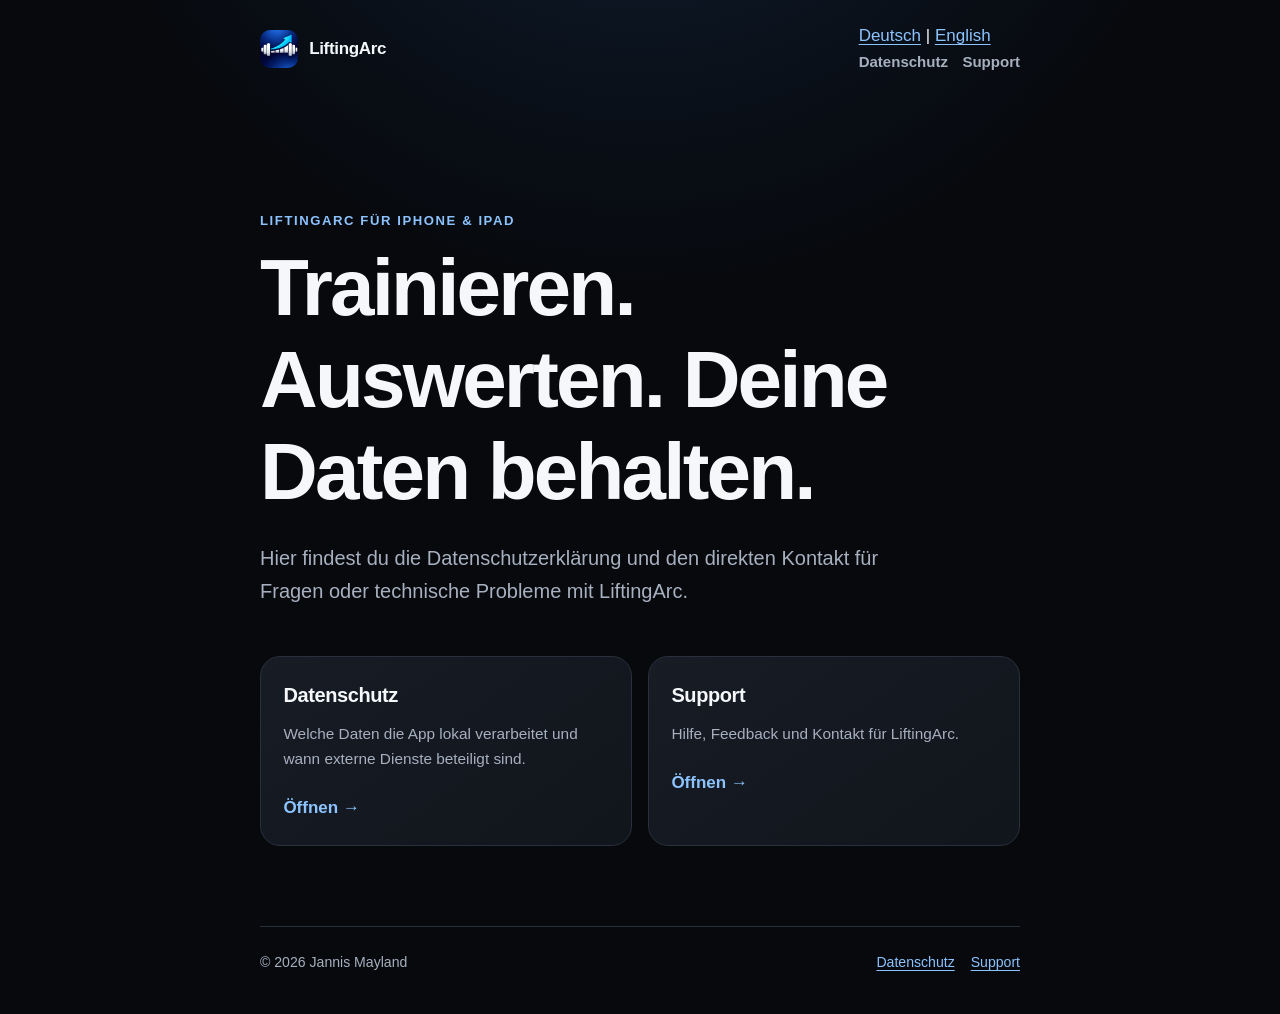
==== index.html @ d90f915c "Add language switch to home page" ====
<!doctype html>
<html lang="de">
  <head>
    <meta charset="utf-8">
    <meta name="viewport" content="width=device-width, initial-scale=1">
    <meta name="description" content="Datenschutz und Support für die iOS-App LiftingArc.">
    <meta name="referrer" content="no-referrer">
    <link rel="alternate" hreflang="de" href="https://jamay5555.github.io/liftingarc/">
    <link rel="alternate" hreflang="en" href="https://jamay5555.github.io/liftingarc/en/">
    <title>LiftingArc – Datenschutz &amp; Support</title>
    <link rel="icon" href="app-icon.png" type="image/png">
    <link rel="stylesheet" href="styles.css">
  </head>
  <body>
    <a class="skip-link" href="#inhalt">Zum Inhalt</a>
    <header class="site-header">
      <a class="brand" href="./" aria-label="LiftingArc Startseite">
        <img src="app-icon.png" alt="" width="38" height="38">
        <span>LiftingArc</span>
      </a>
      <div class="header-actions">
        <nav class="language-switch" aria-label="Sprache auswählen">
          <a href="./" aria-current="page">Deutsch</a>
          <span aria-hidden="true">|</span>
          <a href="en/" lang="en">English</a>
        </nav>
        <nav class="site-nav" aria-label="Hauptnavigation">
          <a href="privacy/">Datenschutz</a>
          <a href="support/">Support</a>
        </nav>
      </div>
    </header>

    <main id="inhalt">
      <p class="eyebrow">LiftingArc für iPhone &amp; iPad</p>
      <h1>Trainieren. Auswerten. Deine Daten behalten.</h1>
      <p class="lead">
        Hier findest du die Datenschutzerklärung und den direkten Kontakt für Fragen oder technische Probleme mit LiftingArc.
      </p>

      <div class="action-grid">
        <a class="action-card" href="privacy/">
          <span class="card-title">Datenschutz</span>
          <span class="card-copy">Welche Daten die App lokal verarbeitet und wann externe Dienste beteiligt sind.</span>
          <span class="card-arrow" aria-hidden="true">Öffnen →</span>
        </a>
        <a class="action-card" href="support/">
          <span class="card-title">Support</span>
          <span class="card-copy">Hilfe, Feedback und Kontakt für LiftingArc.</span>
          <span class="card-arrow" aria-hidden="true">Öffnen →</span>
        </a>
      </div>
    </main>

    <footer class="site-footer">
      <p>© 2026 Jannis Mayland</p>
      <nav aria-label="Rechtliche Links">
        <a href="privacy/">Datenschutz</a>
        <a href="support/">Support</a>
      </nav>
    </footer>
  </body>
</html>
---- styles.css ----
:root {
  color-scheme: dark;
  --background: #07090d;
  --surface: #11151c;
  --surface-raised: #171c25;
  --border: #28303d;
  --text: #f5f7fb;
  --muted: #a7b0bf;
  --accent: #5aa7ff;
  --accent-strong: #8cc3ff;
  --max-width: 760px;
}

* {
  box-sizing: border-box;
}

html {
  background: var(--background);
  scroll-behavior: smooth;
}

body {
  min-height: 100vh;
  margin: 0;
  background:
    radial-gradient(circle at 50% -18rem, rgba(55, 130, 220, 0.19), transparent 36rem),
    var(--background);
  color: var(--text);
  font-family: -apple-system, BlinkMacSystemFont, "SF Pro Text", "Segoe UI", sans-serif;
  font-size: 17px;
  line-height: 1.65;
  -webkit-font-smoothing: antialiased;
}

a {
  color: var(--accent-strong);
  text-underline-offset: 0.18em;
}

a:hover {
  color: #c2dfff;
}

a:focus-visible {
  border-radius: 5px;
  outline: 3px solid var(--accent);
  outline-offset: 4px;
}

.skip-link {
  position: absolute;
  top: -5rem;
  left: 1rem;
  z-index: 10;
  padding: 0.7rem 1rem;
  border-radius: 10px;
  background: var(--text);
  color: var(--background);
  font-weight: 700;
}

.skip-link:focus {
  top: 1rem;
}

.site-header,
.site-footer,
main {
  width: min(calc(100% - 2rem), var(--max-width));
  margin-inline: auto;
}

.site-header {
  display: flex;
  align-items: center;
  justify-content: space-between;
  gap: 1rem;
  padding-block: 1.4rem;
}

.brand {
  display: inline-flex;
  align-items: center;
  gap: 0.7rem;
  color: var(--text);
  font-weight: 750;
  letter-spacing: -0.02em;
  text-decoration: none;
}

.brand img {
  width: 38px;
  height: 38px;
  border-radius: 10px;
}

.site-nav {
  display: flex;
  flex-wrap: wrap;
  justify-content: flex-end;
  gap: 0.35rem 0.9rem;
}

.site-nav a {
  color: var(--muted);
  font-size: 0.94rem;
  font-weight: 650;
  text-decoration: none;
}

.site-nav a[aria-current="page"],
.site-nav a:hover {
  color: var(--text);
}

main {
  padding-block: clamp(3.5rem, 10vw, 7rem) 5rem;
}

.document main {
  padding-top: clamp(2.5rem, 7vw, 5rem);
}

.eyebrow {
  margin: 0 0 0.65rem;
  color: var(--accent-strong);
  font-size: 0.82rem;
  font-weight: 800;
  letter-spacing: 0.12em;
  text-transform: uppercase;
}

h1,
h2 {
  line-height: 1.15;
  letter-spacing: -0.035em;
  text-wrap: balance;
}

h1 {
  max-width: 15ch;
  margin: 0;
  font-size: clamp(2.55rem, 9vw, 5rem);
}

.document h1 {
  max-width: 18ch;
  font-size: clamp(2.35rem, 7vw, 4.25rem);
}

h2 {
  margin: 3.2rem 0 0.8rem;
  font-size: clamp(1.45rem, 4vw, 1.85rem);
}

p,
ul {
  margin-block: 0 1rem;
}

ul {
  padding-left: 1.35rem;
}

li + li {
  margin-top: 0.4rem;
}

.lead {
  max-width: 58ch;
  margin-top: 1.5rem;
  color: var(--muted);
  font-size: clamp(1.08rem, 2.5vw, 1.25rem);
}

.action-grid {
  display: grid;
  grid-template-columns: repeat(2, minmax(0, 1fr));
  gap: 1rem;
  margin-top: 3rem;
}

.action-card {
  min-height: 190px;
  padding: 1.4rem;
  border: 1px solid var(--border);
  border-radius: 20px;
  background: linear-gradient(145deg, var(--surface-raised), var(--surface));
  color: var(--text);
  text-decoration: none;
}

.action-card:hover {
  border-color: #3f6f9f;
  color: var(--text);
}

.action-card span {
  display: block;
}

.action-card .card-title {
  margin-bottom: 0.55rem;
  font-size: 1.25rem;
  font-weight: 750;
  letter-spacing: -0.02em;
}

.action-card .card-copy {
  color: var(--muted);
  font-size: 0.96rem;
}

.action-card .card-arrow {
  margin-top: 1.4rem;
  color: var(--accent-strong);
  font-weight: 750;
}

.meta {
  margin: 0.9rem 0 2.5rem;
  color: var(--muted);
  font-size: 0.94rem;
}

.notice,
.contact-card {
  margin-block: 2rem;
  padding: 1.25rem 1.35rem;
  border: 1px solid var(--border);
  border-radius: 16px;
  background: var(--surface);
}

.notice p:last-child,
.contact-card p:last-child {
  margin-bottom: 0;
}

.contact-link {
  display: inline-block;
  font-size: clamp(1.05rem, 4vw, 1.3rem);
  font-weight: 750;
  overflow-wrap: anywhere;
}

.site-footer {
  display: flex;
  flex-wrap: wrap;
  justify-content: space-between;
  gap: 0.7rem 1.2rem;
  padding-block: 1.5rem 2.5rem;
  border-top: 1px solid var(--border);
  color: var(--muted);
  font-size: 0.88rem;
}

.site-footer p {
  margin: 0;
}

.site-footer nav {
  display: flex;
  gap: 1rem;
}

@media (max-width: 620px) {
  .site-header {
    align-items: flex-start;
    flex-direction: column;
  }

  .site-nav {
    justify-content: flex-start;
  }

  .action-grid {
    grid-template-columns: 1fr;
  }

  .action-card {
    min-height: 0;
  }
}

@media (prefers-reduced-motion: reduce) {
  html {
    scroll-behavior: auto;
  }
}
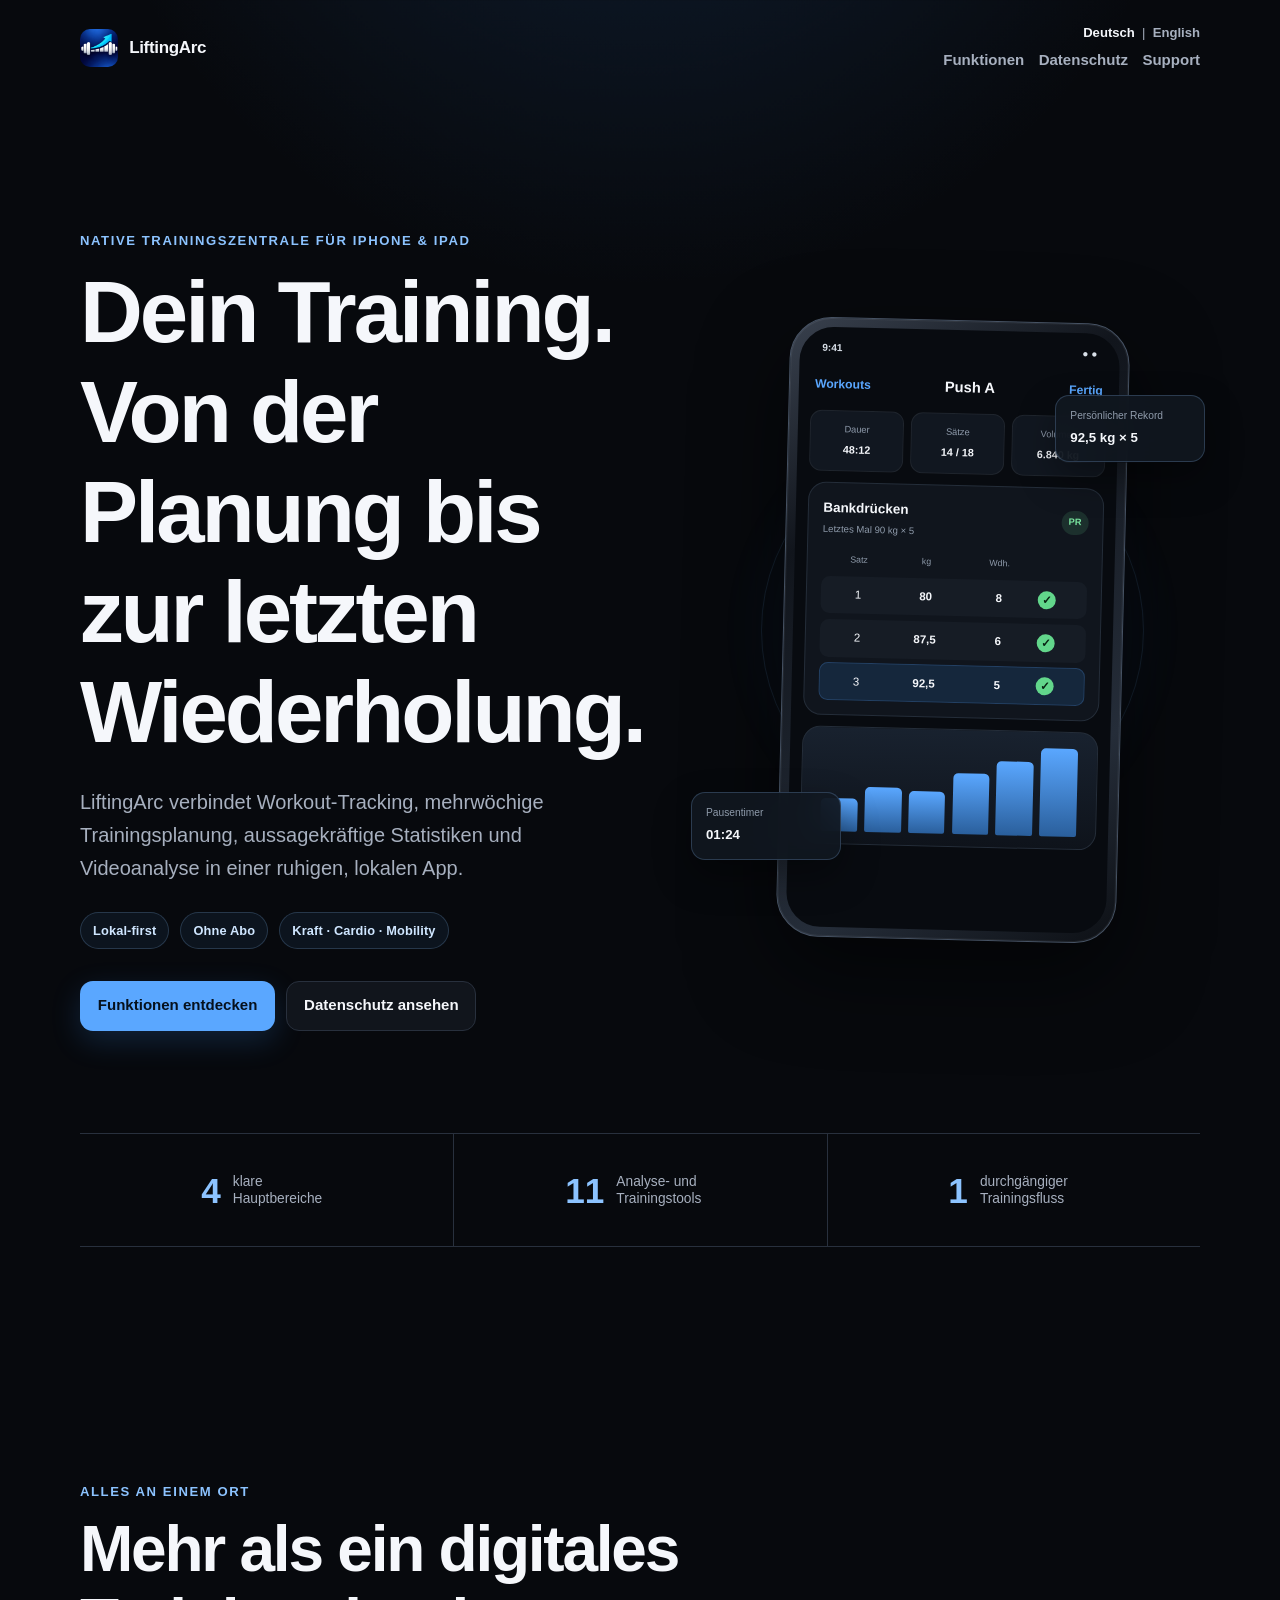
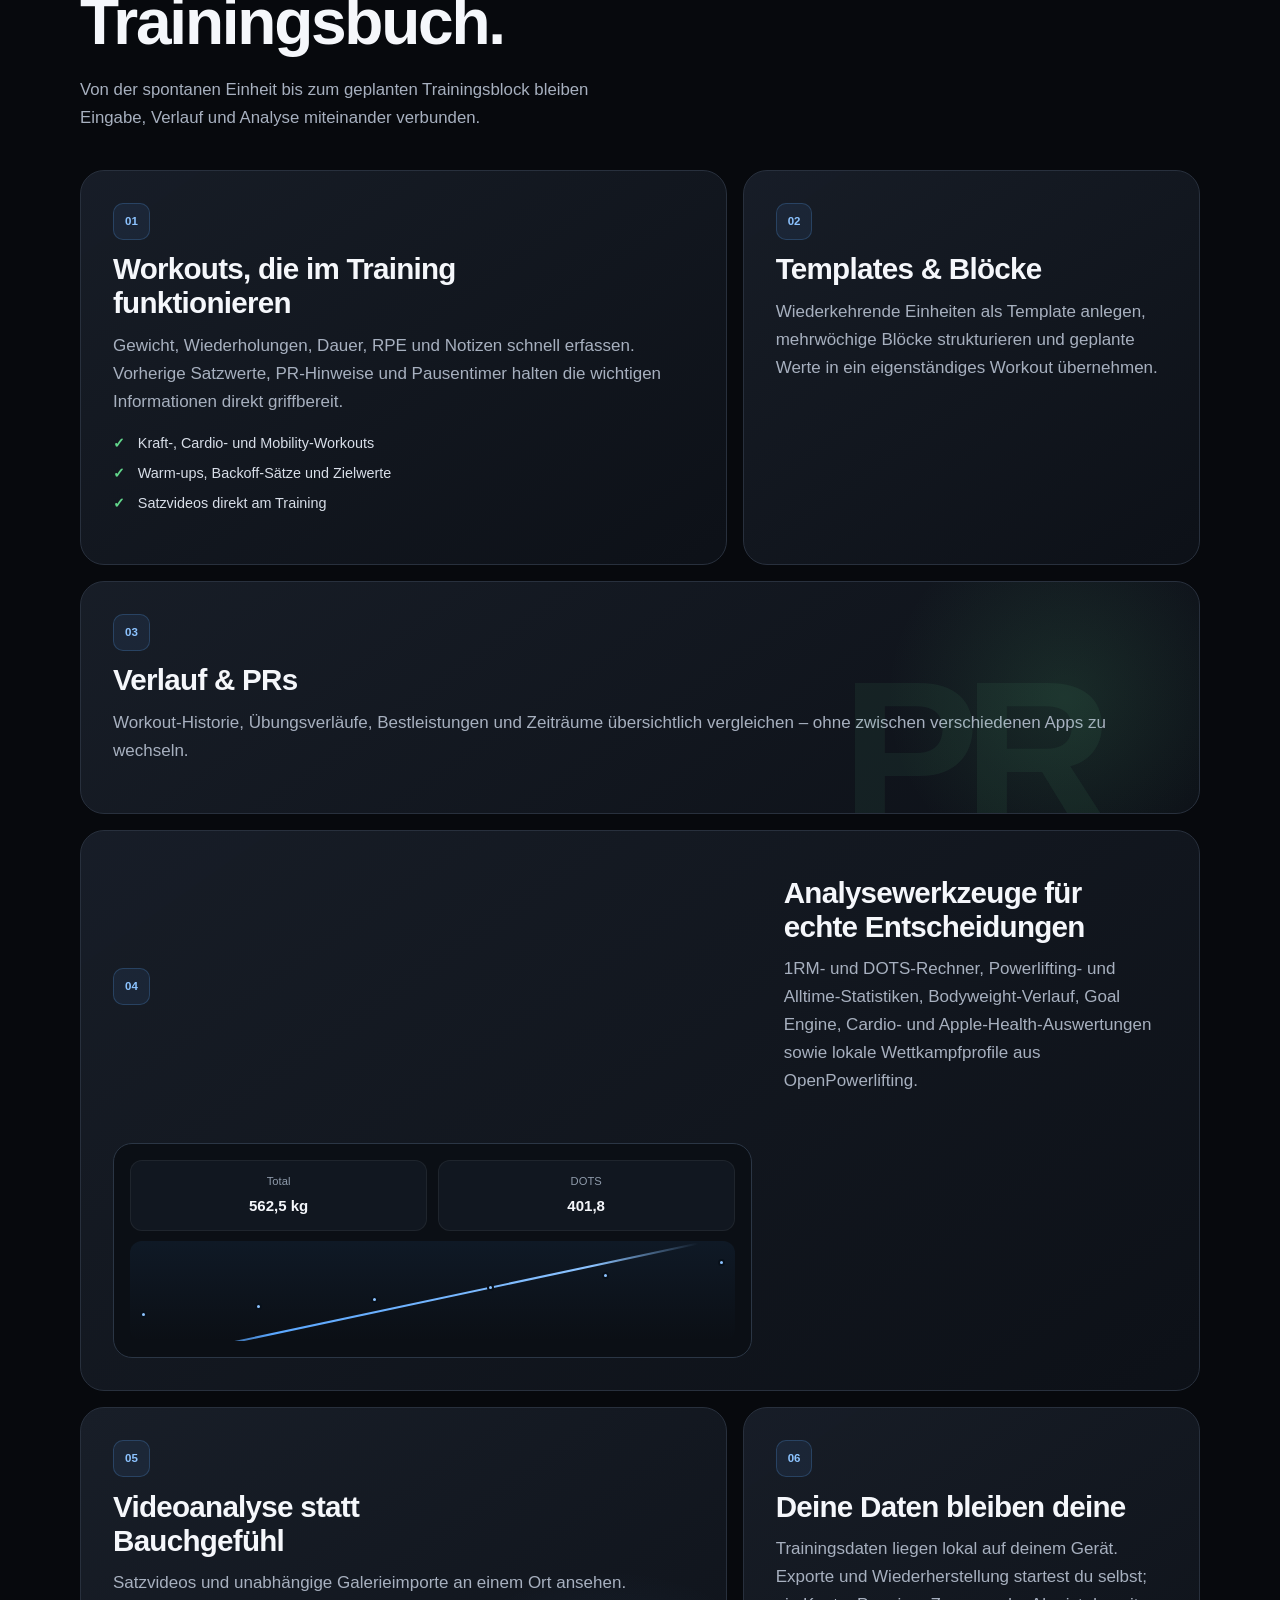
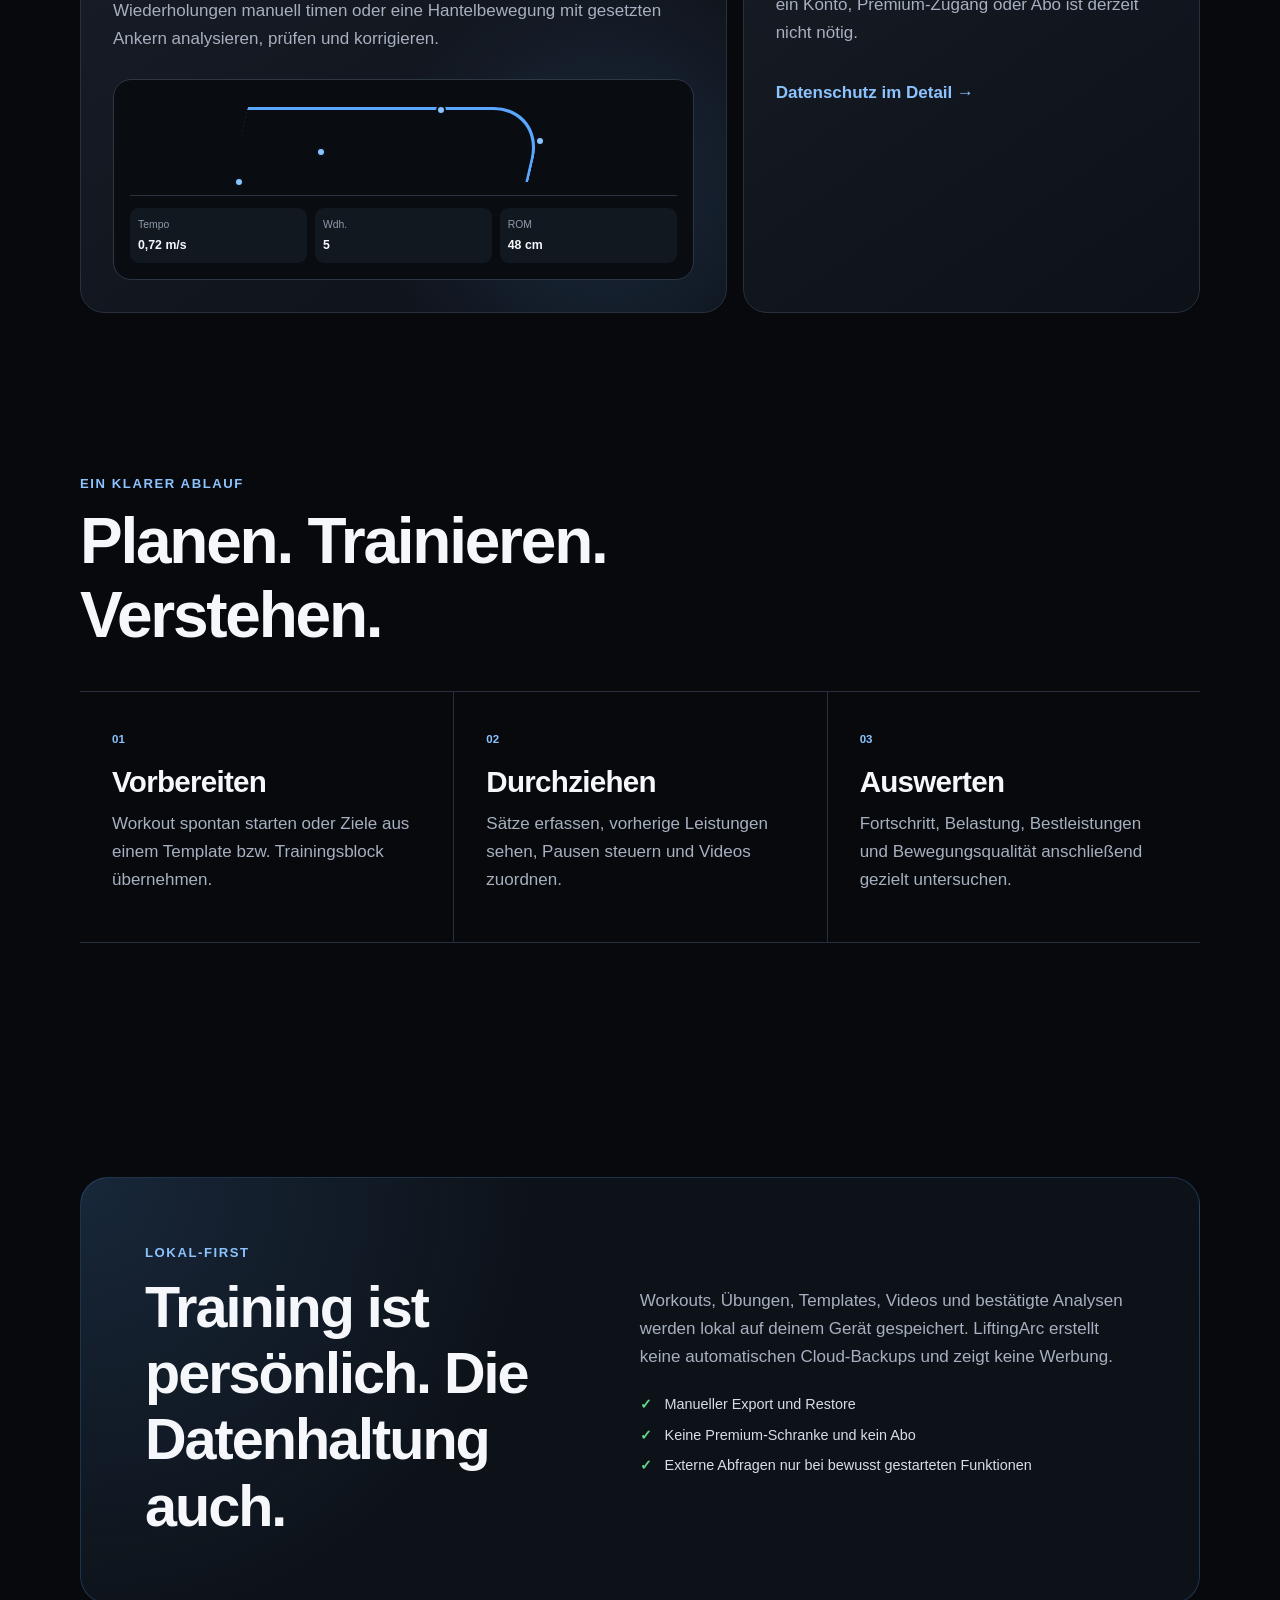
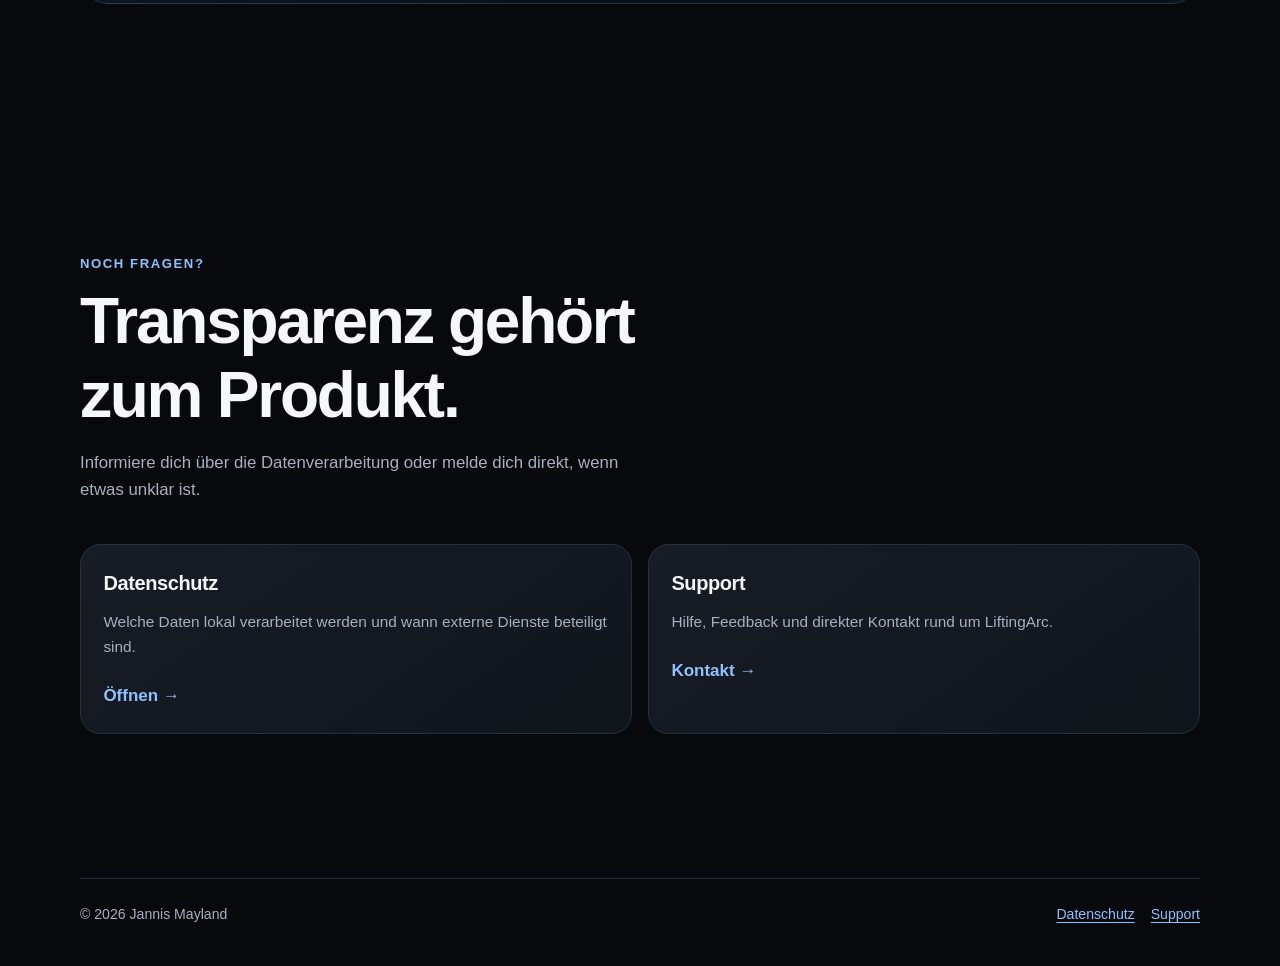
==== commit 343be8d1: "Expand LiftingArc product landing page" ====
--- a/index.html
+++ b/index.html
@@ -3,15 +3,15 @@
   <head>
     <meta charset="utf-8">
     <meta name="viewport" content="width=device-width, initial-scale=1">
-    <meta name="description" content="Datenschutz und Support für die iOS-App LiftingArc.">
+    <meta name="description" content="LiftingArc ist eine lokale iOS-App für Workout-Tracking, Trainingsplanung, Statistiken und Videoanalyse auf iPhone und iPad.">
     <meta name="referrer" content="no-referrer">
     <link rel="alternate" hreflang="de" href="https://jamay5555.github.io/liftingarc/">
     <link rel="alternate" hreflang="en" href="https://jamay5555.github.io/liftingarc/en/">
-    <title>LiftingArc – Datenschutz &amp; Support</title>
+    <title>LiftingArc – Training planen, tracken und auswerten</title>
     <link rel="icon" href="app-icon.png" type="image/png">
     <link rel="stylesheet" href="styles.css">
   </head>
-  <body>
+  <body class="landing">
     <a class="skip-link" href="#inhalt">Zum Inhalt</a>
     <header class="site-header">
       <a class="brand" href="./" aria-label="LiftingArc Startseite">
@@ -25,6 +25,7 @@
           <a href="en/" lang="en">English</a>
         </nav>
         <nav class="site-nav" aria-label="Hauptnavigation">
+          <a href="#funktionen">Funktionen</a>
           <a href="privacy/">Datenschutz</a>
           <a href="support/">Support</a>
         </nav>
@@ -32,32 +33,127 @@
     </header>
 
     <main id="inhalt">
-      <p class="eyebrow">LiftingArc für iPhone &amp; iPad</p>
-      <h1>Trainieren. Auswerten. Deine Daten behalten.</h1>
-      <p class="lead">
-        Hier findest du die Datenschutzerklärung und den direkten Kontakt für Fragen oder technische Probleme mit LiftingArc.
-      </p>
+      <section class="hero" aria-labelledby="hero-title">
+        <div class="hero-copy">
+          <p class="eyebrow">Native Trainingszentrale für iPhone &amp; iPad</p>
+          <h1 id="hero-title">Dein Training. Von der Planung bis zur letzten Wiederholung.</h1>
+          <p class="lead">LiftingArc verbindet Workout-Tracking, mehrwöchige Trainingsplanung, aussagekräftige Statistiken und Videoanalyse in einer ruhigen, lokalen App.</p>
+          <div class="hero-tags" aria-label="Wichtige Eigenschaften">
+            <span>Lokal-first</span><span>Ohne Abo</span><span>Kraft · Cardio · Mobility</span>
+          </div>
+          <div class="hero-actions">
+            <a class="button button-primary" href="#funktionen">Funktionen entdecken</a>
+            <a class="button button-secondary" href="privacy/">Datenschutz ansehen</a>
+          </div>
+        </div>
 
-      <div class="action-grid">
-        <a class="action-card" href="privacy/">
-          <span class="card-title">Datenschutz</span>
-          <span class="card-copy">Welche Daten die App lokal verarbeitet und wann externe Dienste beteiligt sind.</span>
-          <span class="card-arrow" aria-hidden="true">Öffnen →</span>
-        </a>
-        <a class="action-card" href="support/">
-          <span class="card-title">Support</span>
-          <span class="card-copy">Hilfe, Feedback und Kontakt für LiftingArc.</span>
-          <span class="card-arrow" aria-hidden="true">Öffnen →</span>
-        </a>
-      </div>
+        <div class="app-visual" role="img" aria-label="Stilisierte LiftingArc Workout-Ansicht mit Bankdrücken, Satzwerten und persönlichem Rekord">
+          <div class="visual-glow" aria-hidden="true"></div>
+          <div class="phone-frame">
+            <div class="phone-screen">
+              <div class="mock-status"><span>9:41</span><span>● ●</span></div>
+              <div class="mock-toolbar"><span class="mock-back">Workouts</span><strong>Push A</strong><span class="mock-done">Fertig</span></div>
+              <div class="mock-summary">
+                <div><span>Dauer</span><strong>48:12</strong></div>
+                <div><span>Sätze</span><strong>14 / 18</strong></div>
+                <div><span>Volumen</span><strong>6.840 kg</strong></div>
+              </div>
+              <div class="mock-exercise">
+                <div class="mock-exercise-head"><div><strong>Bankdrücken</strong><span>Letztes Mal 90 kg × 5</span></div><span class="mock-pr">PR</span></div>
+                <div class="mock-set mock-set-head"><span>Satz</span><span>kg</span><span>Wdh.</span><span></span></div>
+                <div class="mock-set"><span>1</span><strong>80</strong><strong>8</strong><i>✓</i></div>
+                <div class="mock-set"><span>2</span><strong>87,5</strong><strong>6</strong><i>✓</i></div>
+                <div class="mock-set active"><span>3</span><strong>92,5</strong><strong>5</strong><i>✓</i></div>
+              </div>
+              <div class="mock-chart" aria-hidden="true"><span style="--bar: 38%"></span><span style="--bar: 52%"></span><span style="--bar: 48%"></span><span style="--bar: 70%"></span><span style="--bar: 84%"></span><span style="--bar: 100%"></span></div>
+            </div>
+          </div>
+          <div class="floating-card floating-card-top"><span>Persönlicher Rekord</span><strong>92,5 kg × 5</strong></div>
+          <div class="floating-card floating-card-bottom"><span>Pausentimer</span><strong>01:24</strong></div>
+        </div>
+      </section>
+
+      <section class="quick-facts" aria-label="LiftingArc Überblick">
+        <div><strong>4</strong><span>klare Hauptbereiche</span></div>
+        <div><strong>11</strong><span>Analyse- und Trainingstools</span></div>
+        <div><strong>1</strong><span>durchgängiger Trainingsfluss</span></div>
+      </section>
+
+      <section id="funktionen" class="section-block" aria-labelledby="features-title">
+        <div class="section-heading">
+          <p class="eyebrow">Alles an einem Ort</p>
+          <h2 id="features-title">Mehr als ein digitales Trainingsbuch.</h2>
+          <p>Von der spontanen Einheit bis zum geplanten Trainingsblock bleiben Eingabe, Verlauf und Analyse miteinander verbunden.</p>
+        </div>
+
+        <div class="feature-grid">
+          <article class="feature-card feature-card-large">
+            <span class="feature-index" aria-hidden="true">01</span>
+            <h3>Workouts, die im Training funktionieren</h3>
+            <p>Gewicht, Wiederholungen, Dauer, RPE und Notizen schnell erfassen. Vorherige Satzwerte, PR-Hinweise und Pausentimer halten die wichtigen Informationen direkt griffbereit.</p>
+            <ul class="check-list"><li>Kraft-, Cardio- und Mobility-Workouts</li><li>Warm-ups, Backoff-Sätze und Zielwerte</li><li>Satzvideos direkt am Training</li></ul>
+          </article>
+          <article class="feature-card">
+            <span class="feature-index" aria-hidden="true">02</span>
+            <h3>Templates &amp; Blöcke</h3>
+            <p>Wiederkehrende Einheiten als Template anlegen, mehrwöchige Blöcke strukturieren und geplante Werte in ein eigenständiges Workout übernehmen.</p>
+          </article>
+          <article class="feature-card">
+            <span class="feature-index" aria-hidden="true">03</span>
+            <h3>Verlauf &amp; PRs</h3>
+            <p>Workout-Historie, Übungsverläufe, Bestleistungen und Zeiträume übersichtlich vergleichen – ohne zwischen verschiedenen Apps zu wechseln.</p>
+          </article>
+          <article class="feature-card feature-card-wide">
+            <span class="feature-index" aria-hidden="true">04</span>
+            <div><h3>Analysewerkzeuge für echte Entscheidungen</h3><p>1RM- und DOTS-Rechner, Powerlifting- und Alltime-Statistiken, Bodyweight-Verlauf, Goal Engine, Cardio- und Apple-Health-Auswertungen sowie lokale Wettkampfprofile aus OpenPowerlifting.</p></div>
+            <div class="mini-dashboard" aria-hidden="true"><div class="metric-pill"><span>Total</span><strong>562,5 kg</strong></div><div class="metric-pill"><span>DOTS</span><strong>401,8</strong></div><div class="trend-line"><i></i><i></i><i></i><i></i><i></i><i></i></div></div>
+          </article>
+          <article class="feature-card feature-card-large video-card">
+            <span class="feature-index" aria-hidden="true">05</span>
+            <h3>Videoanalyse statt Bauchgefühl</h3>
+            <p>Satzvideos und unabhängige Galerieimporte an einem Ort ansehen. Wiederholungen manuell timen oder eine Hantelbewegung mit gesetzten Ankern analysieren, prüfen und korrigieren.</p>
+            <div class="rep-visual" aria-hidden="true"><div class="bar-path"><span></span><span></span><span></span><span></span></div><div class="rep-stats"><span><small>Tempo</small><strong>0,72 m/s</strong></span><span><small>Wdh.</small><strong>5</strong></span><span><small>ROM</small><strong>48 cm</strong></span></div></div>
+          </article>
+          <article class="feature-card privacy-feature">
+            <span class="feature-index" aria-hidden="true">06</span>
+            <h3>Deine Daten bleiben deine</h3>
+            <p>Trainingsdaten liegen lokal auf deinem Gerät. Exporte und Wiederherstellung startest du selbst; ein Konto, Premium-Zugang oder Abo ist derzeit nicht nötig.</p>
+            <a href="privacy/">Datenschutz im Detail →</a>
+          </article>
+        </div>
+      </section>
+
+      <section class="workflow section-block" aria-labelledby="workflow-title">
+        <div class="section-heading"><p class="eyebrow">Ein klarer Ablauf</p><h2 id="workflow-title">Planen. Trainieren. Verstehen.</h2></div>
+        <ol class="workflow-grid">
+          <li><span>01</span><h3>Vorbereiten</h3><p>Workout spontan starten oder Ziele aus einem Template bzw. Trainingsblock übernehmen.</p></li>
+          <li><span>02</span><h3>Durchziehen</h3><p>Sätze erfassen, vorherige Leistungen sehen, Pausen steuern und Videos zuordnen.</p></li>
+          <li><span>03</span><h3>Auswerten</h3><p>Fortschritt, Belastung, Bestleistungen und Bewegungsqualität anschließend gezielt untersuchen.</p></li>
+        </ol>
+      </section>
+
+      <section class="privacy-panel" aria-labelledby="privacy-title">
+        <div><p class="eyebrow">Lokal-first</p><h2 id="privacy-title">Training ist persönlich. Die Datenhaltung auch.</h2></div>
+        <div class="privacy-copy">
+          <p>Workouts, Übungen, Templates, Videos und bestätigte Analysen werden lokal auf deinem Gerät gespeichert. LiftingArc erstellt keine automatischen Cloud-Backups und zeigt keine Werbung.</p>
+          <ul class="check-list compact"><li>Manueller Export und Restore</li><li>Keine Premium-Schranke und kein Abo</li><li>Externe Abfragen nur bei bewusst gestarteten Funktionen</li></ul>
+        </div>
+      </section>
+
+      <section class="closing-section" aria-labelledby="closing-title">
+        <p class="eyebrow">Noch Fragen?</p>
+        <h2 id="closing-title">Transparenz gehört zum Produkt.</h2>
+        <p>Informiere dich über die Datenverarbeitung oder melde dich direkt, wenn etwas unklar ist.</p>
+        <div class="legal-grid">
+          <a class="action-card" href="privacy/"><span class="card-title">Datenschutz</span><span class="card-copy">Welche Daten lokal verarbeitet werden und wann externe Dienste beteiligt sind.</span><span class="card-arrow" aria-hidden="true">Öffnen →</span></a>
+          <a class="action-card" href="support/"><span class="card-title">Support</span><span class="card-copy">Hilfe, Feedback und direkter Kontakt rund um LiftingArc.</span><span class="card-arrow" aria-hidden="true">Kontakt →</span></a>
+        </div>
+      </section>
     </main>
 
     <footer class="site-footer">
       <p>© 2026 Jannis Mayland</p>
-      <nav aria-label="Rechtliche Links">
-        <a href="privacy/">Datenschutz</a>
-        <a href="support/">Support</a>
-      </nav>
+      <nav aria-label="Rechtliche Links"><a href="privacy/">Datenschutz</a><a href="support/">Support</a></nav>
     </footer>
   </body>
 </html>
--- a/styles.css
+++ b/styles.css
@@ -3,12 +3,15 @@
   --background: #07090d;
   --surface: #11151c;
   --surface-raised: #171c25;
+  --surface-soft: #0d1118;
   --border: #28303d;
   --text: #f5f7fb;
   --muted: #a7b0bf;
   --accent: #5aa7ff;
   --accent-strong: #8cc3ff;
-  --max-width: 760px;
+  --success: #62d68b;
+  --max-width: 1120px;
+  --document-width: 760px;
 }
 
 * {
@@ -95,22 +98,44 @@
   border-radius: 10px;
 }
 
-.site-nav {
+.header-actions {
+  display: grid;
+  justify-items: end;
+  gap: 0.25rem;
+}
+
+.site-nav,
+.language-switch {
   display: flex;
   flex-wrap: wrap;
   justify-content: flex-end;
+}
+
+.site-nav {
   gap: 0.35rem 0.9rem;
 }
 
-.site-nav a {
+.language-switch {
+  gap: 0.2rem 0.45rem;
   color: var(--muted);
-  font-size: 0.94rem;
+  font-size: 0.82rem;
+}
+
+.site-nav a,
+.language-switch a {
+  color: var(--muted);
   font-weight: 650;
   text-decoration: none;
 }
 
+.site-nav a {
+  font-size: 0.94rem;
+}
+
+.language-switch a[aria-current="page"],
 .site-nav a[aria-current="page"],
-.site-nav a:hover {
+.site-nav a:hover,
+.language-switch a:hover {
   color: var(--text);
 }
 
@@ -119,6 +144,7 @@
 }
 
 .document main {
+  width: min(calc(100% - 2rem), var(--document-width));
   padding-top: clamp(2.5rem, 7vw, 5rem);
 }
 
@@ -216,6 +242,698 @@
   margin-top: 1.4rem;
   color: var(--accent-strong);
   font-weight: 750;
+}
+
+.landing main {
+  padding-block: 2rem 7rem;
+}
+
+.hero {
+  display: grid;
+  grid-template-columns: minmax(0, 1.04fr) minmax(380px, 0.96fr);
+  align-items: center;
+  gap: clamp(2.5rem, 7vw, 6.5rem);
+  min-height: min(760px, calc(100vh - 100px));
+  padding-block: clamp(3rem, 8vw, 6.5rem);
+}
+
+.hero-copy h1 {
+  max-width: 13ch;
+  font-size: clamp(3rem, 6.8vw, 5.8rem);
+}
+
+.hero-copy .lead {
+  max-width: 52ch;
+}
+
+.hero-tags,
+.hero-actions {
+  display: flex;
+  flex-wrap: wrap;
+  gap: 0.7rem;
+}
+
+.hero-tags {
+  margin-top: 1.7rem;
+}
+
+.hero-tags span {
+  padding: 0.42rem 0.75rem;
+  border: 1px solid rgba(140, 195, 255, 0.2);
+  border-radius: 999px;
+  background: rgba(90, 167, 255, 0.07);
+  color: #cfe6ff;
+  font-size: 0.8rem;
+  font-weight: 700;
+  letter-spacing: 0.01em;
+}
+
+.hero-actions {
+  margin-top: 2rem;
+}
+
+.button {
+  display: inline-flex;
+  min-height: 48px;
+  align-items: center;
+  justify-content: center;
+  padding: 0.72rem 1.05rem;
+  border: 1px solid transparent;
+  border-radius: 13px;
+  font-size: 0.94rem;
+  font-weight: 760;
+  text-decoration: none;
+}
+
+.button-primary {
+  background: var(--accent);
+  color: #06111d;
+  box-shadow: 0 10px 30px rgba(57, 142, 238, 0.2);
+}
+
+.button-primary:hover {
+  background: #7abaff;
+  color: #06111d;
+}
+
+.button-secondary {
+  border-color: var(--border);
+  background: var(--surface);
+  color: var(--text);
+}
+
+.button-secondary:hover {
+  border-color: #526071;
+  color: var(--text);
+}
+
+.app-visual {
+  position: relative;
+  display: grid;
+  min-height: 590px;
+  place-items: center;
+  isolation: isolate;
+}
+
+.visual-glow {
+  position: absolute;
+  z-index: -2;
+  width: 92%;
+  aspect-ratio: 1;
+  border-radius: 50%;
+  background: radial-gradient(circle, rgba(54, 145, 255, 0.22), rgba(21, 79, 148, 0.08) 45%, transparent 70%);
+  filter: blur(6px);
+}
+
+.app-visual::before,
+.app-visual::after {
+  position: absolute;
+  z-index: -1;
+  width: 77%;
+  aspect-ratio: 1;
+  border: 1px solid rgba(114, 182, 255, 0.12);
+  border-radius: 50%;
+  content: "";
+}
+
+.app-visual::after {
+  width: 56%;
+  border-color: rgba(114, 182, 255, 0.08);
+}
+
+.phone-frame {
+  width: min(340px, 78vw);
+  padding: 9px;
+  border: 1px solid #465263;
+  border-radius: 42px;
+  background: linear-gradient(145deg, #39414e, #11151c 28%, #252d39 75%, #0d1015);
+  box-shadow: 0 32px 85px rgba(0, 0, 0, 0.55), inset 0 0 0 1px rgba(255, 255, 255, 0.06);
+  transform: rotate(1.4deg);
+}
+
+.phone-screen {
+  min-height: 600px;
+  padding: 0.65rem 0.75rem 1rem;
+  overflow: hidden;
+  border-radius: 34px;
+  background: #080b10;
+  font-size: 0.72rem;
+}
+
+.mock-status,
+.mock-toolbar,
+.mock-exercise-head,
+.mock-set {
+  display: flex;
+  align-items: center;
+  justify-content: space-between;
+}
+
+.mock-status {
+  padding: 0.15rem 0.65rem 0.55rem;
+  color: #d9e0e9;
+  font-size: 0.63rem;
+  font-weight: 700;
+}
+
+.mock-toolbar {
+  min-height: 2.8rem;
+  padding: 0.4rem 0.25rem 0.9rem;
+  font-size: 0.76rem;
+}
+
+.mock-toolbar strong {
+  font-size: 0.92rem;
+}
+
+.mock-back,
+.mock-done {
+  color: var(--accent);
+  font-weight: 700;
+}
+
+.mock-summary {
+  display: grid;
+  grid-template-columns: repeat(3, 1fr);
+  gap: 0.4rem;
+}
+
+.mock-summary div,
+.metric-pill {
+  padding: 0.7rem 0.45rem;
+  border: 1px solid rgba(255, 255, 255, 0.06);
+  border-radius: 12px;
+  background: #111720;
+  text-align: center;
+}
+
+.mock-summary span,
+.mock-summary strong,
+.mock-exercise-head span,
+.mock-exercise-head strong {
+  display: block;
+}
+
+.mock-summary span,
+.mock-exercise-head span,
+.mock-set-head,
+.floating-card span,
+.metric-pill span,
+.rep-stats small {
+  color: #8f9bab;
+}
+
+.mock-summary span {
+  margin-bottom: 0.18rem;
+  font-size: 0.58rem;
+}
+
+.mock-summary strong {
+  font-size: 0.67rem;
+}
+
+.mock-exercise {
+  margin-top: 0.7rem;
+  padding: 0.9rem;
+  border: 1px solid #242d39;
+  border-radius: 18px;
+  background: #10151d;
+}
+
+.mock-exercise-head {
+  margin-bottom: 0.7rem;
+}
+
+.mock-exercise-head strong {
+  font-size: 0.84rem;
+}
+
+.mock-exercise-head span:not(.mock-pr) {
+  margin-top: 0.1rem;
+  font-size: 0.6rem;
+}
+
+.mock-pr {
+  padding: 0.25rem 0.43rem;
+  border-radius: 999px;
+  background: rgba(98, 214, 139, 0.14);
+  color: #79e59f !important;
+  font-size: 0.58rem;
+  font-weight: 800;
+}
+
+.mock-set {
+  display: grid;
+  grid-template-columns: 1fr 1.2fr 1.2fr 0.7fr;
+  gap: 0.35rem;
+  min-height: 2.35rem;
+  margin-top: 0.35rem;
+  padding-inline: 0.55rem;
+  border-radius: 9px;
+  background: #161c25;
+  text-align: center;
+}
+
+.mock-set-head {
+  min-height: 1.4rem;
+  background: transparent;
+  font-size: 0.55rem;
+}
+
+.mock-set.active {
+  background: rgba(49, 130, 222, 0.16);
+  box-shadow: inset 0 0 0 1px rgba(90, 167, 255, 0.2);
+}
+
+.mock-set i {
+  display: grid;
+  width: 18px;
+  height: 18px;
+  place-items: center;
+  border-radius: 50%;
+  background: var(--success);
+  color: #082112;
+  font-style: normal;
+  font-weight: 900;
+}
+
+.mock-chart {
+  display: flex;
+  height: 118px;
+  align-items: end;
+  gap: 0.45rem;
+  margin-top: 0.7rem;
+  padding: 1rem 1.2rem 0.75rem;
+  border: 1px solid #242d39;
+  border-radius: 18px;
+  background: linear-gradient(180deg, rgba(26, 36, 50, 0.9), rgba(15, 20, 28, 0.9));
+}
+
+.mock-chart span {
+  width: 100%;
+  height: var(--bar);
+  border-radius: 5px 5px 2px 2px;
+  background: linear-gradient(180deg, var(--accent), #2a5f9c);
+}
+
+.floating-card {
+  position: absolute;
+  min-width: 150px;
+  padding: 0.78rem 0.9rem;
+  border: 1px solid rgba(140, 195, 255, 0.22);
+  border-radius: 14px;
+  background: rgba(17, 23, 32, 0.92);
+  box-shadow: 0 16px 36px rgba(0, 0, 0, 0.35);
+  backdrop-filter: blur(18px);
+}
+
+.floating-card span,
+.floating-card strong {
+  display: block;
+}
+
+.floating-card span {
+  margin-bottom: 0.12rem;
+  font-size: 0.64rem;
+}
+
+.floating-card strong {
+  font-size: 0.83rem;
+}
+
+.floating-card-top {
+  top: 12%;
+  right: -1%;
+}
+
+.floating-card-bottom {
+  bottom: 13%;
+  left: -3%;
+}
+
+.quick-facts {
+  display: grid;
+  grid-template-columns: repeat(3, 1fr);
+  margin-bottom: clamp(6rem, 12vw, 10rem);
+  border-block: 1px solid var(--border);
+}
+
+.quick-facts div {
+  display: flex;
+  min-height: 112px;
+  align-items: center;
+  justify-content: center;
+  gap: 0.75rem;
+  padding: 1.2rem;
+  text-align: center;
+}
+
+.quick-facts div + div {
+  border-left: 1px solid var(--border);
+}
+
+.quick-facts strong {
+  color: var(--accent-strong);
+  font-size: 2.2rem;
+  line-height: 1;
+}
+
+.quick-facts span {
+  max-width: 13ch;
+  color: var(--muted);
+  font-size: 0.86rem;
+  line-height: 1.25;
+  text-align: left;
+}
+
+.section-block {
+  padding-block: clamp(3rem, 7vw, 5rem);
+  scroll-margin-top: 1rem;
+}
+
+.section-heading {
+  max-width: 730px;
+  margin-bottom: 2.4rem;
+}
+
+.section-heading h2,
+.privacy-panel h2,
+.closing-section h2 {
+  max-width: 18ch;
+  margin: 0;
+  font-size: clamp(2.3rem, 5vw, 4.5rem);
+}
+
+.section-heading > p:last-child,
+.closing-section > p:not(.eyebrow) {
+  max-width: 58ch;
+  margin-top: 1rem;
+  color: var(--muted);
+  font-size: 1.05rem;
+}
+
+.feature-grid {
+  display: grid;
+  grid-template-columns: repeat(12, minmax(0, 1fr));
+  gap: 1rem;
+}
+
+.feature-card {
+  position: relative;
+  grid-column: span 5;
+  min-height: 280px;
+  padding: clamp(1.4rem, 3vw, 2rem);
+  overflow: hidden;
+  border: 1px solid var(--border);
+  border-radius: 24px;
+  background: linear-gradient(145deg, rgba(24, 30, 40, 0.96), rgba(13, 17, 24, 0.98));
+}
+
+.feature-card:nth-child(3) {
+  grid-column: 1 / -1;
+  min-height: 220px;
+  background:
+    radial-gradient(circle at 88% 50%, rgba(98, 214, 139, 0.12), transparent 18%),
+    linear-gradient(145deg, rgba(24, 30, 40, 0.96), rgba(13, 17, 24, 0.98));
+}
+
+.feature-card:nth-child(3)::after {
+  position: absolute;
+  right: clamp(2rem, 8vw, 7rem);
+  bottom: -0.22em;
+  color: rgba(98, 214, 139, 0.07);
+  content: "PR";
+  font-size: clamp(7rem, 18vw, 13rem);
+  font-weight: 900;
+  line-height: 1;
+  letter-spacing: -0.08em;
+}
+
+.feature-card-large {
+  grid-column: span 7;
+}
+
+.feature-card-wide {
+  display: grid;
+  grid-column: 1 / -1;
+  grid-template-columns: 1.25fr 0.75fr;
+  align-items: center;
+  gap: 2rem;
+  min-height: 320px;
+}
+
+.feature-card h3,
+.workflow-grid h3 {
+  max-width: 22ch;
+  margin: 0.8rem 0 0.7rem;
+  font-size: clamp(1.35rem, 3vw, 1.85rem);
+  line-height: 1.15;
+  letter-spacing: -0.025em;
+}
+
+.feature-card p,
+.workflow-grid p,
+.privacy-copy p {
+  color: var(--muted);
+}
+
+.feature-index {
+  display: inline-grid;
+  width: 2.3rem;
+  height: 2.3rem;
+  place-items: center;
+  border: 1px solid rgba(90, 167, 255, 0.22);
+  border-radius: 10px;
+  background: rgba(90, 167, 255, 0.08);
+  color: var(--accent-strong);
+  font-size: 0.72rem;
+  font-weight: 800;
+}
+
+.check-list {
+  padding: 0;
+  list-style: none;
+}
+
+.check-list li {
+  position: relative;
+  padding-left: 1.55rem;
+  color: #d8dee8;
+  font-size: 0.9rem;
+}
+
+.check-list li::before {
+  position: absolute;
+  left: 0;
+  color: var(--success);
+  content: "✓";
+  font-weight: 800;
+}
+
+.mini-dashboard {
+  display: grid;
+  grid-template-columns: 1fr 1fr;
+  gap: 0.65rem;
+  padding: 1rem;
+  border: 1px solid #2b3645;
+  border-radius: 19px;
+  background: #0b0f15;
+}
+
+.metric-pill span,
+.metric-pill strong {
+  display: block;
+}
+
+.metric-pill span {
+  font-size: 0.7rem;
+}
+
+.metric-pill strong {
+  margin-top: 0.18rem;
+  font-size: 0.94rem;
+}
+
+.trend-line {
+  position: relative;
+  display: flex;
+  grid-column: 1 / -1;
+  height: 100px;
+  align-items: end;
+  justify-content: space-between;
+  padding: 0.8rem 0.6rem;
+  overflow: hidden;
+  border-radius: 12px;
+  background: linear-gradient(180deg, rgba(40, 87, 140, 0.14), rgba(17, 23, 32, 0));
+}
+
+.trend-line::before {
+  position: absolute;
+  top: 58%;
+  right: 5%;
+  left: 5%;
+  height: 2px;
+  background: linear-gradient(90deg, transparent, var(--accent) 20%, #8cc3ff 80%, transparent);
+  content: "";
+  transform: rotate(-12deg);
+  transform-origin: center;
+}
+
+.trend-line i {
+  z-index: 1;
+  width: 7px;
+  height: 7px;
+  border: 2px solid #08101a;
+  border-radius: 50%;
+  background: var(--accent-strong);
+}
+
+.trend-line i:nth-child(1) { margin-bottom: 10px; }
+.trend-line i:nth-child(2) { margin-bottom: 18px; }
+.trend-line i:nth-child(3) { margin-bottom: 25px; }
+.trend-line i:nth-child(4) { margin-bottom: 37px; }
+.trend-line i:nth-child(5) { margin-bottom: 49px; }
+.trend-line i:nth-child(6) { margin-bottom: 62px; }
+
+.video-card {
+  background: radial-gradient(circle at 82% 78%, rgba(90, 167, 255, 0.14), transparent 35%), linear-gradient(145deg, #181e28, #0d1118);
+}
+
+.rep-visual {
+  margin-top: 1.6rem;
+  padding: 1rem;
+  border: 1px solid #2d3744;
+  border-radius: 18px;
+  background: #090d12;
+}
+
+.bar-path {
+  position: relative;
+  height: 100px;
+  border-bottom: 1px solid #2b3542;
+}
+
+.bar-path::before {
+  position: absolute;
+  top: 12%;
+  left: 20%;
+  width: 54%;
+  height: 73%;
+  border-top: 3px solid var(--accent);
+  border-right: 3px solid var(--accent);
+  border-radius: 0 52px 0 0;
+  content: "";
+  transform: skewX(-13deg);
+}
+
+.bar-path span {
+  position: absolute;
+  width: 10px;
+  height: 10px;
+  border: 2px solid #08101a;
+  border-radius: 50%;
+  background: var(--accent-strong);
+}
+
+.bar-path span:nth-child(1) { bottom: 8%; left: 19%; }
+.bar-path span:nth-child(2) { bottom: 38%; left: 34%; }
+.bar-path span:nth-child(3) { top: 10%; left: 56%; }
+.bar-path span:nth-child(4) { top: 41%; right: 24%; }
+
+.rep-stats {
+  display: grid;
+  grid-template-columns: repeat(3, 1fr);
+  gap: 0.5rem;
+  padding-top: 0.8rem;
+}
+
+.rep-stats span,
+.rep-stats small,
+.rep-stats strong {
+  display: block;
+}
+
+.rep-stats span {
+  padding: 0.5rem;
+  border-radius: 9px;
+  background: #121820;
+}
+
+.rep-stats small {
+  font-size: 0.65rem;
+}
+
+.rep-stats strong {
+  margin-top: 0.1rem;
+  font-size: 0.77rem;
+}
+
+.privacy-feature a {
+  display: inline-block;
+  margin-top: 1rem;
+  font-weight: 750;
+  text-decoration: none;
+}
+
+.workflow-grid {
+  display: grid;
+  grid-template-columns: repeat(3, 1fr);
+  margin: 0;
+  padding: 0;
+  list-style: none;
+  counter-reset: workflow;
+}
+
+.workflow-grid li {
+  min-height: 230px;
+  margin: 0;
+  padding: 2rem;
+  border-top: 1px solid var(--border);
+  border-bottom: 1px solid var(--border);
+}
+
+.workflow-grid li + li {
+  border-left: 1px solid var(--border);
+}
+
+.workflow-grid > li > span {
+  color: var(--accent-strong);
+  font-size: 0.72rem;
+  font-weight: 800;
+}
+
+.privacy-panel {
+  display: grid;
+  grid-template-columns: 0.9fr 1.1fr;
+  gap: clamp(2rem, 7vw, 6rem);
+  margin-block: clamp(5rem, 12vw, 10rem);
+  padding: clamp(2rem, 5vw, 4rem);
+  border: 1px solid rgba(90, 167, 255, 0.22);
+  border-radius: 28px;
+  background: radial-gradient(circle at 0 0, rgba(90, 167, 255, 0.14), transparent 38%), #0d1219;
+}
+
+.privacy-panel h2 {
+  font-size: clamp(2rem, 4.5vw, 3.7rem);
+}
+
+.privacy-copy {
+  align-self: center;
+}
+
+.check-list.compact {
+  margin-top: 1.4rem;
+}
+
+.closing-section {
+  padding-block: clamp(3rem, 8vw, 6rem) 2rem;
+}
+
+.legal-grid {
+  display: grid;
+  grid-template-columns: repeat(2, 1fr);
+  gap: 1rem;
+  margin-top: 2.5rem;
 }
 
 .meta {
@@ -265,13 +983,52 @@
   gap: 1rem;
 }
 
+@media (max-width: 900px) {
+  .hero {
+    grid-template-columns: 1fr;
+    min-height: 0;
+  }
+
+  .hero-copy {
+    max-width: 760px;
+  }
+
+  .app-visual {
+    min-height: 620px;
+  }
+
+  .floating-card-top {
+    right: 12%;
+  }
+
+  .floating-card-bottom {
+    left: 10%;
+  }
+
+  .feature-card,
+  .feature-card-large {
+    grid-column: span 6;
+  }
+
+  .feature-card:nth-child(3) {
+    grid-column: 1 / -1;
+  }
+
+  .feature-card-wide {
+    grid-column: 1 / -1;
+  }
+}
+
 @media (max-width: 620px) {
   .site-header {
     align-items: flex-start;
     flex-direction: column;
   }
 
-  .site-nav {
+  .header-actions,
+  .site-nav,
+  .language-switch {
+    justify-items: start;
     justify-content: flex-start;
   }
 
@@ -281,6 +1038,99 @@
 
   .action-card {
     min-height: 0;
+  }
+
+  .landing main {
+    padding-top: 0;
+  }
+
+  .hero {
+    gap: 1.5rem;
+    padding-top: 3rem;
+  }
+
+  .hero-copy h1 {
+    font-size: clamp(2.65rem, 14vw, 4rem);
+  }
+
+  .hero-actions .button {
+    width: 100%;
+  }
+
+  .app-visual {
+    min-height: 540px;
+  }
+
+  .phone-frame {
+    width: min(310px, 88vw);
+  }
+
+  .phone-screen {
+    min-height: 550px;
+  }
+
+  .floating-card {
+    min-width: 132px;
+    padding: 0.65rem 0.75rem;
+  }
+
+  .floating-card-top {
+    top: 9%;
+    right: 0;
+  }
+
+  .floating-card-bottom {
+    bottom: 8%;
+    left: 0;
+  }
+
+  .quick-facts,
+  .workflow-grid,
+  .legal-grid,
+  .privacy-panel {
+    grid-template-columns: 1fr;
+  }
+
+  .quick-facts div {
+    min-height: 86px;
+    justify-content: flex-start;
+  }
+
+  .quick-facts div + div {
+    border-top: 1px solid var(--border);
+    border-left: 0;
+  }
+
+  .quick-facts span {
+    max-width: none;
+  }
+
+  .feature-card,
+  .feature-card:nth-child(3),
+  .feature-card-large,
+  .feature-card-wide {
+    display: block;
+    grid-column: 1 / -1;
+    min-height: 0;
+  }
+
+  .mini-dashboard {
+    margin-top: 1.5rem;
+  }
+
+  .workflow-grid li {
+    min-height: 0;
+    padding-inline: 0;
+  }
+
+  .workflow-grid li + li {
+    border-top: 0;
+    border-left: 0;
+  }
+
+  .privacy-panel {
+    gap: 1rem;
+    padding: 1.5rem;
   }
 }
 
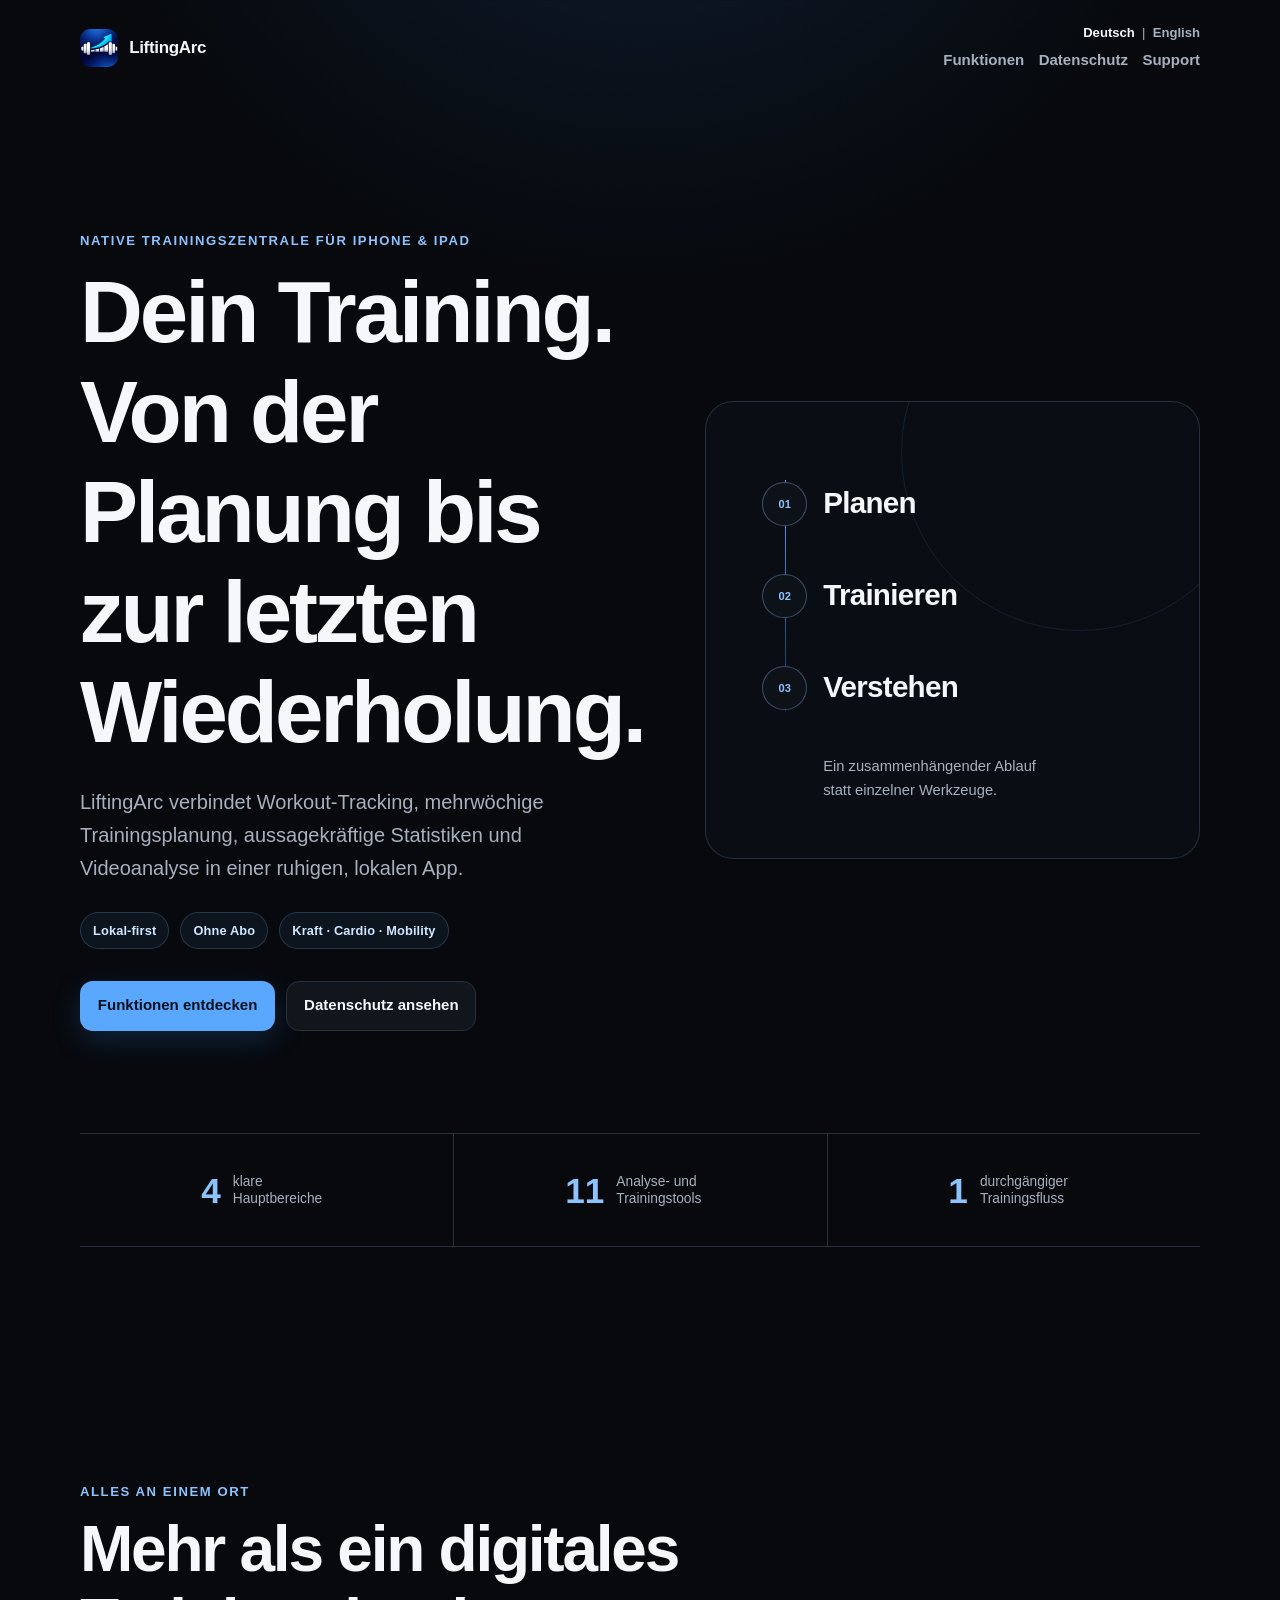
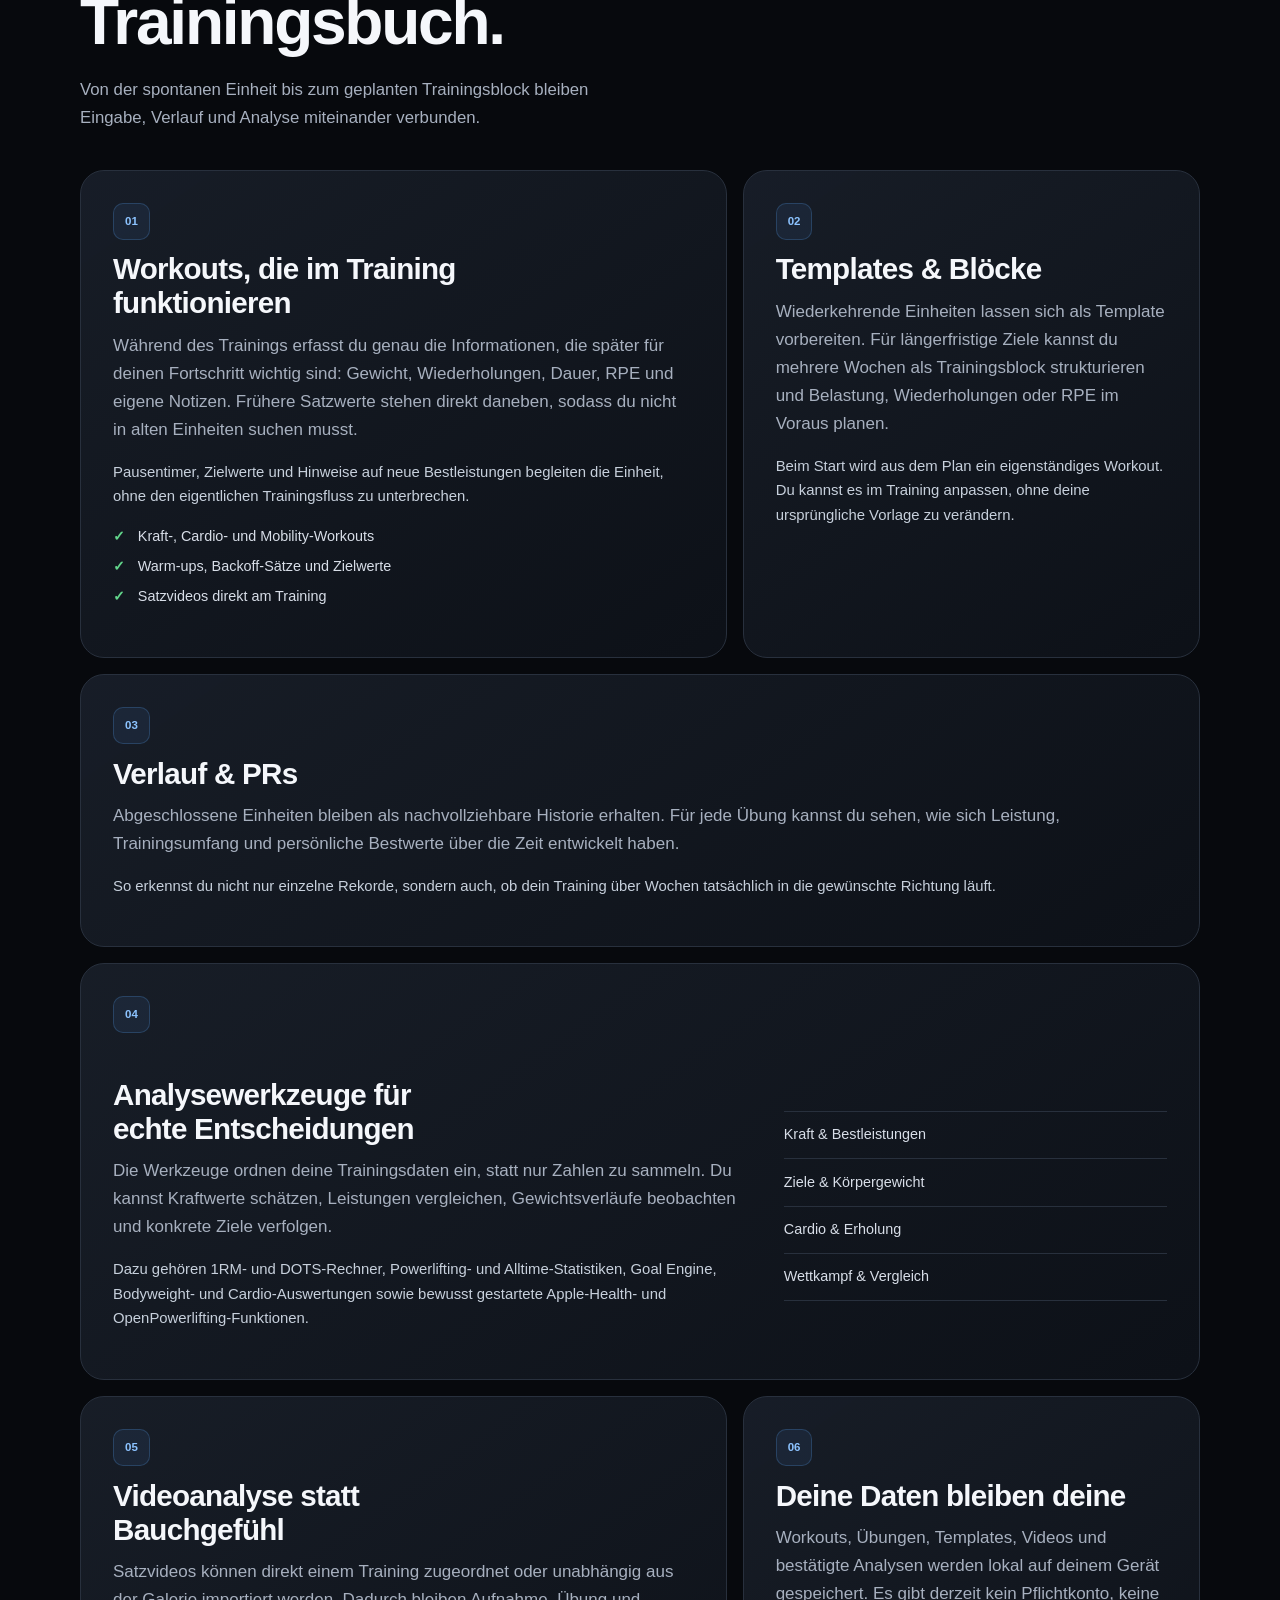
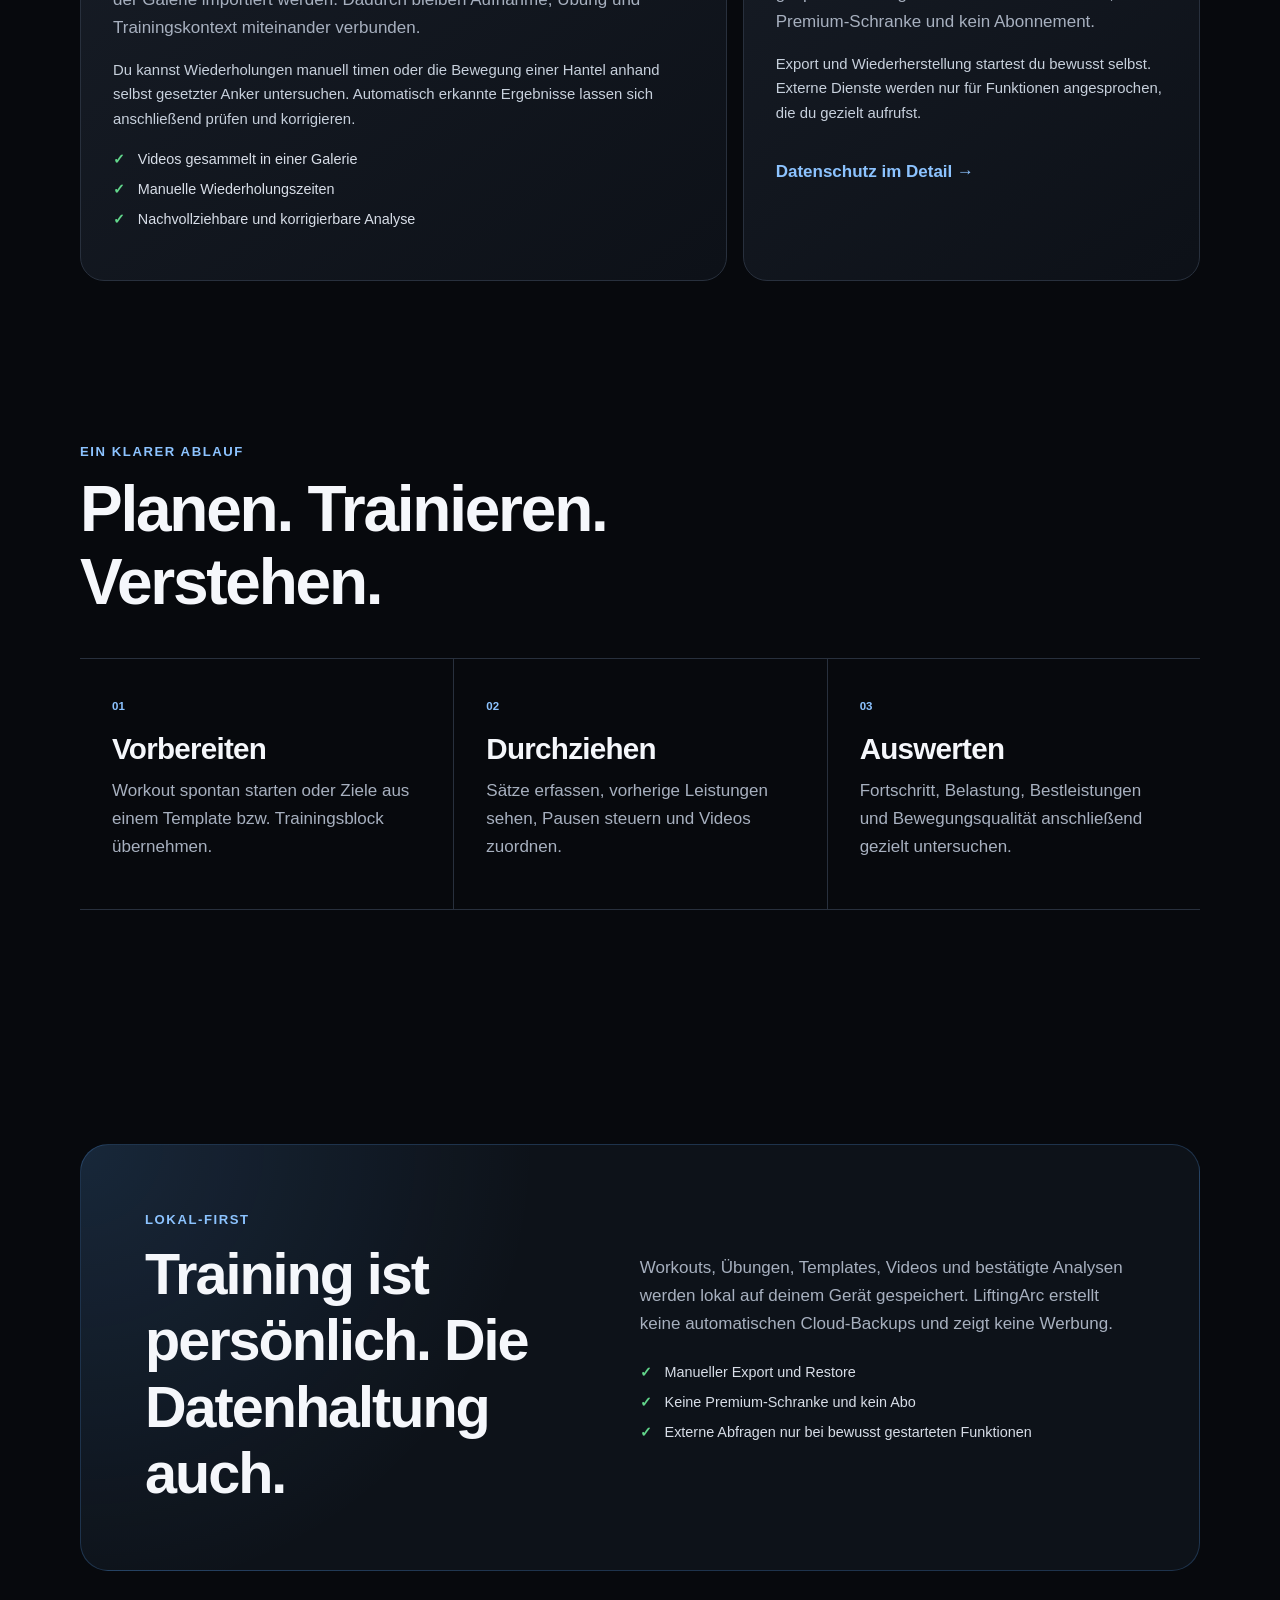
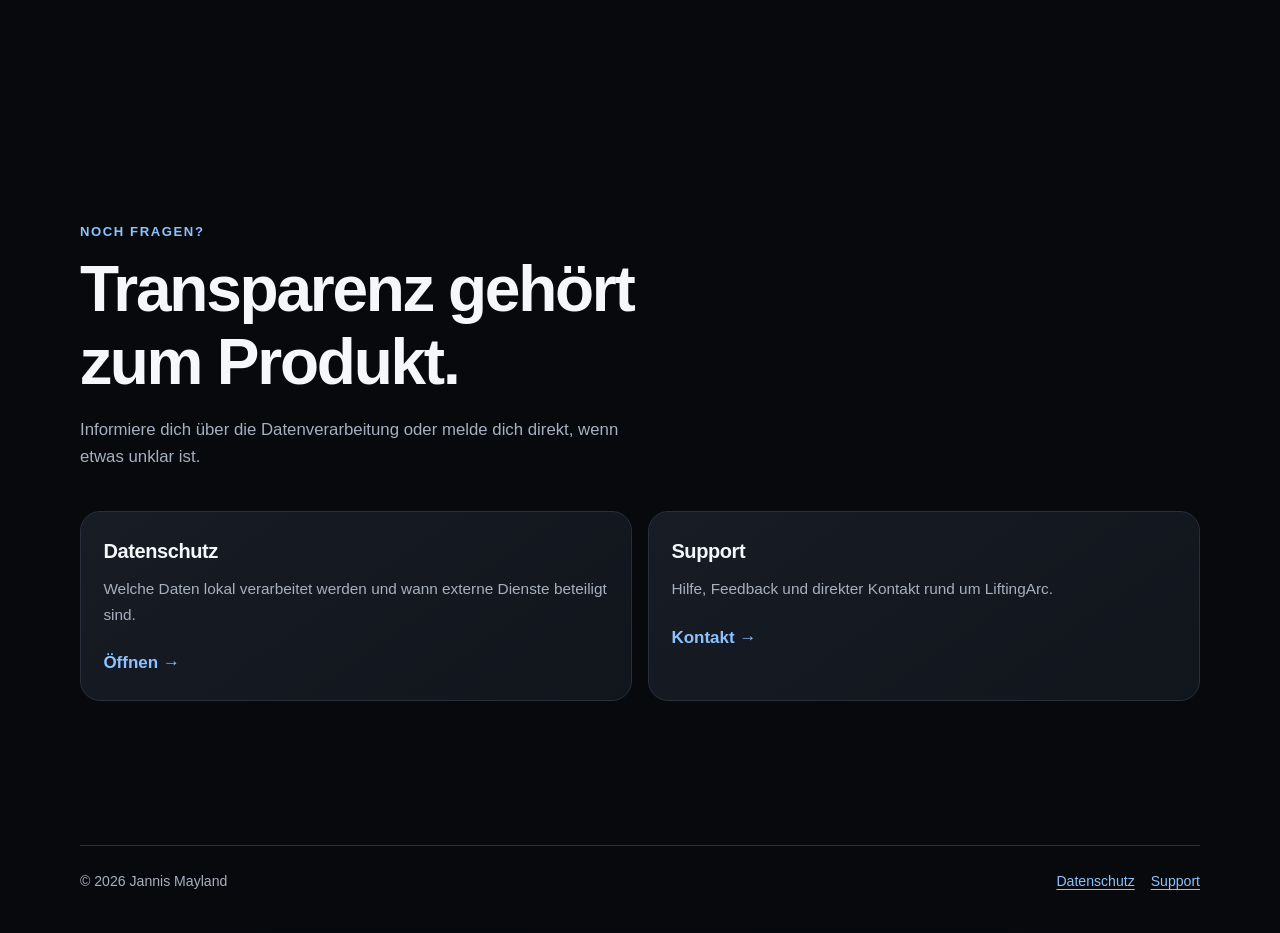
==== commit 805fe311: "Simplify landing page visuals" ====
--- a/index.html
+++ b/index.html
@@ -47,29 +47,13 @@
           </div>
         </div>
 
-        <div class="app-visual" role="img" aria-label="Stilisierte LiftingArc Workout-Ansicht mit Bankdrücken, Satzwerten und persönlichem Rekord">
-          <div class="visual-glow" aria-hidden="true"></div>
-          <div class="phone-frame">
-            <div class="phone-screen">
-              <div class="mock-status"><span>9:41</span><span>● ●</span></div>
-              <div class="mock-toolbar"><span class="mock-back">Workouts</span><strong>Push A</strong><span class="mock-done">Fertig</span></div>
-              <div class="mock-summary">
-                <div><span>Dauer</span><strong>48:12</strong></div>
-                <div><span>Sätze</span><strong>14 / 18</strong></div>
-                <div><span>Volumen</span><strong>6.840 kg</strong></div>
-              </div>
-              <div class="mock-exercise">
-                <div class="mock-exercise-head"><div><strong>Bankdrücken</strong><span>Letztes Mal 90 kg × 5</span></div><span class="mock-pr">PR</span></div>
-                <div class="mock-set mock-set-head"><span>Satz</span><span>kg</span><span>Wdh.</span><span></span></div>
-                <div class="mock-set"><span>1</span><strong>80</strong><strong>8</strong><i>✓</i></div>
-                <div class="mock-set"><span>2</span><strong>87,5</strong><strong>6</strong><i>✓</i></div>
-                <div class="mock-set active"><span>3</span><strong>92,5</strong><strong>5</strong><i>✓</i></div>
-              </div>
-              <div class="mock-chart" aria-hidden="true"><span style="--bar: 38%"></span><span style="--bar: 52%"></span><span style="--bar: 48%"></span><span style="--bar: 70%"></span><span style="--bar: 84%"></span><span style="--bar: 100%"></span></div>
-            </div>
+        <div class="concept-visual" role="img" aria-label="Planen, Trainieren und Verstehen bilden einen zusammenhängenden Trainingskreislauf">
+          <div class="concept-loop">
+            <div class="concept-step"><span>01</span><strong>Planen</strong></div>
+            <div class="concept-step"><span>02</span><strong>Trainieren</strong></div>
+            <div class="concept-step"><span>03</span><strong>Verstehen</strong></div>
           </div>
-          <div class="floating-card floating-card-top"><span>Persönlicher Rekord</span><strong>92,5 kg × 5</strong></div>
-          <div class="floating-card floating-card-bottom"><span>Pausentimer</span><strong>01:24</strong></div>
+          <p>Ein zusammenhängender Ablauf statt einzelner Werkzeuge.</p>
         </div>
       </section>
 
@@ -90,34 +74,39 @@
           <article class="feature-card feature-card-large">
             <span class="feature-index" aria-hidden="true">01</span>
             <h3>Workouts, die im Training funktionieren</h3>
-            <p>Gewicht, Wiederholungen, Dauer, RPE und Notizen schnell erfassen. Vorherige Satzwerte, PR-Hinweise und Pausentimer halten die wichtigen Informationen direkt griffbereit.</p>
+            <p>Während des Trainings erfasst du genau die Informationen, die später für deinen Fortschritt wichtig sind: Gewicht, Wiederholungen, Dauer, RPE und eigene Notizen. Frühere Satzwerte stehen direkt daneben, sodass du nicht in alten Einheiten suchen musst.</p>
+            <p class="feature-detail">Pausentimer, Zielwerte und Hinweise auf neue Bestleistungen begleiten die Einheit, ohne den eigentlichen Trainingsfluss zu unterbrechen.</p>
             <ul class="check-list"><li>Kraft-, Cardio- und Mobility-Workouts</li><li>Warm-ups, Backoff-Sätze und Zielwerte</li><li>Satzvideos direkt am Training</li></ul>
           </article>
           <article class="feature-card">
             <span class="feature-index" aria-hidden="true">02</span>
             <h3>Templates &amp; Blöcke</h3>
-            <p>Wiederkehrende Einheiten als Template anlegen, mehrwöchige Blöcke strukturieren und geplante Werte in ein eigenständiges Workout übernehmen.</p>
+            <p>Wiederkehrende Einheiten lassen sich als Template vorbereiten. Für längerfristige Ziele kannst du mehrere Wochen als Trainingsblock strukturieren und Belastung, Wiederholungen oder RPE im Voraus planen.</p>
+            <p class="feature-detail">Beim Start wird aus dem Plan ein eigenständiges Workout. Du kannst es im Training anpassen, ohne deine ursprüngliche Vorlage zu verändern.</p>
           </article>
           <article class="feature-card">
             <span class="feature-index" aria-hidden="true">03</span>
             <h3>Verlauf &amp; PRs</h3>
-            <p>Workout-Historie, Übungsverläufe, Bestleistungen und Zeiträume übersichtlich vergleichen – ohne zwischen verschiedenen Apps zu wechseln.</p>
+            <p>Abgeschlossene Einheiten bleiben als nachvollziehbare Historie erhalten. Für jede Übung kannst du sehen, wie sich Leistung, Trainingsumfang und persönliche Bestwerte über die Zeit entwickelt haben.</p>
+            <p class="feature-detail">So erkennst du nicht nur einzelne Rekorde, sondern auch, ob dein Training über Wochen tatsächlich in die gewünschte Richtung läuft.</p>
           </article>
           <article class="feature-card feature-card-wide">
             <span class="feature-index" aria-hidden="true">04</span>
-            <div><h3>Analysewerkzeuge für echte Entscheidungen</h3><p>1RM- und DOTS-Rechner, Powerlifting- und Alltime-Statistiken, Bodyweight-Verlauf, Goal Engine, Cardio- und Apple-Health-Auswertungen sowie lokale Wettkampfprofile aus OpenPowerlifting.</p></div>
-            <div class="mini-dashboard" aria-hidden="true"><div class="metric-pill"><span>Total</span><strong>562,5 kg</strong></div><div class="metric-pill"><span>DOTS</span><strong>401,8</strong></div><div class="trend-line"><i></i><i></i><i></i><i></i><i></i><i></i></div></div>
+            <div><h3>Analysewerkzeuge für echte Entscheidungen</h3><p>Die Werkzeuge ordnen deine Trainingsdaten ein, statt nur Zahlen zu sammeln. Du kannst Kraftwerte schätzen, Leistungen vergleichen, Gewichtsverläufe beobachten und konkrete Ziele verfolgen.</p><p class="feature-detail">Dazu gehören 1RM- und DOTS-Rechner, Powerlifting- und Alltime-Statistiken, Goal Engine, Bodyweight- und Cardio-Auswertungen sowie bewusst gestartete Apple-Health- und OpenPowerlifting-Funktionen.</p></div>
+            <ul class="topic-list" aria-label="Bereiche der Analysewerkzeuge"><li>Kraft &amp; Bestleistungen</li><li>Ziele &amp; Körpergewicht</li><li>Cardio &amp; Erholung</li><li>Wettkampf &amp; Vergleich</li></ul>
           </article>
           <article class="feature-card feature-card-large video-card">
             <span class="feature-index" aria-hidden="true">05</span>
             <h3>Videoanalyse statt Bauchgefühl</h3>
-            <p>Satzvideos und unabhängige Galerieimporte an einem Ort ansehen. Wiederholungen manuell timen oder eine Hantelbewegung mit gesetzten Ankern analysieren, prüfen und korrigieren.</p>
-            <div class="rep-visual" aria-hidden="true"><div class="bar-path"><span></span><span></span><span></span><span></span></div><div class="rep-stats"><span><small>Tempo</small><strong>0,72 m/s</strong></span><span><small>Wdh.</small><strong>5</strong></span><span><small>ROM</small><strong>48 cm</strong></span></div></div>
+            <p>Satzvideos können direkt einem Training zugeordnet oder unabhängig aus der Galerie importiert werden. Dadurch bleiben Aufnahme, Übung und Trainingskontext miteinander verbunden.</p>
+            <p class="feature-detail">Du kannst Wiederholungen manuell timen oder die Bewegung einer Hantel anhand selbst gesetzter Anker untersuchen. Automatisch erkannte Ergebnisse lassen sich anschließend prüfen und korrigieren.</p>
+            <ul class="check-list"><li>Videos gesammelt in einer Galerie</li><li>Manuelle Wiederholungszeiten</li><li>Nachvollziehbare und korrigierbare Analyse</li></ul>
           </article>
           <article class="feature-card privacy-feature">
             <span class="feature-index" aria-hidden="true">06</span>
             <h3>Deine Daten bleiben deine</h3>
-            <p>Trainingsdaten liegen lokal auf deinem Gerät. Exporte und Wiederherstellung startest du selbst; ein Konto, Premium-Zugang oder Abo ist derzeit nicht nötig.</p>
+            <p>Workouts, Übungen, Templates, Videos und bestätigte Analysen werden lokal auf deinem Gerät gespeichert. Es gibt derzeit kein Pflichtkonto, keine Premium-Schranke und kein Abonnement.</p>
+            <p class="feature-detail">Export und Wiederherstellung startest du bewusst selbst. Externe Dienste werden nur für Funktionen angesprochen, die du gezielt aufrufst.</p>
             <a href="privacy/">Datenschutz im Detail →</a>
           </article>
         </div>
--- a/styles.css
+++ b/styles.css
@@ -327,248 +327,76 @@
   color: var(--text);
 }
 
-.app-visual {
+.concept-visual {
   position: relative;
-  display: grid;
-  min-height: 590px;
-  place-items: center;
-  isolation: isolate;
-}
-
-.visual-glow {
+  padding: clamp(2rem, 5vw, 3.5rem);
+  overflow: hidden;
+  border: 1px solid rgba(140, 195, 255, 0.18);
+  border-radius: 28px;
+  background: rgba(13, 17, 24, 0.72);
+}
+
+.concept-visual::before {
   position: absolute;
-  z-index: -2;
-  width: 92%;
+  top: -28%;
+  right: -12%;
+  width: 72%;
   aspect-ratio: 1;
-  border-radius: 50%;
-  background: radial-gradient(circle, rgba(54, 145, 255, 0.22), rgba(21, 79, 148, 0.08) 45%, transparent 70%);
-  filter: blur(6px);
-}
-
-.app-visual::before,
-.app-visual::after {
-  position: absolute;
-  z-index: -1;
-  width: 77%;
-  aspect-ratio: 1;
-  border: 1px solid rgba(114, 182, 255, 0.12);
+  border: 1px solid rgba(90, 167, 255, 0.12);
   border-radius: 50%;
   content: "";
-}
-
-.app-visual::after {
-  width: 56%;
-  border-color: rgba(114, 182, 255, 0.08);
-}
-
-.phone-frame {
-  width: min(340px, 78vw);
-  padding: 9px;
-  border: 1px solid #465263;
-  border-radius: 42px;
-  background: linear-gradient(145deg, #39414e, #11151c 28%, #252d39 75%, #0d1015);
-  box-shadow: 0 32px 85px rgba(0, 0, 0, 0.55), inset 0 0 0 1px rgba(255, 255, 255, 0.06);
-  transform: rotate(1.4deg);
-}
-
-.phone-screen {
-  min-height: 600px;
-  padding: 0.65rem 0.75rem 1rem;
-  overflow: hidden;
-  border-radius: 34px;
-  background: #080b10;
-  font-size: 0.72rem;
-}
-
-.mock-status,
-.mock-toolbar,
-.mock-exercise-head,
-.mock-set {
-  display: flex;
+  pointer-events: none;
+}
+
+.concept-loop {
+  position: relative;
+  display: grid;
+  gap: 0;
+}
+
+.concept-loop::before {
+  position: absolute;
+  top: 1.4rem;
+  bottom: 1.4rem;
+  left: 1.4rem;
+  width: 1px;
+  background: linear-gradient(var(--accent), rgba(90, 167, 255, 0.16));
+  content: "";
+}
+
+.concept-step {
+  position: relative;
+  display: grid;
+  min-height: 92px;
+  grid-template-columns: 2.8rem 1fr;
   align-items: center;
-  justify-content: space-between;
-}
-
-.mock-status {
-  padding: 0.15rem 0.65rem 0.55rem;
-  color: #d9e0e9;
-  font-size: 0.63rem;
-  font-weight: 700;
-}
-
-.mock-toolbar {
-  min-height: 2.8rem;
-  padding: 0.4rem 0.25rem 0.9rem;
-  font-size: 0.76rem;
-}
-
-.mock-toolbar strong {
+  gap: 1rem;
+}
+
+.concept-step span {
+  z-index: 1;
+  display: grid;
+  width: 2.8rem;
+  height: 2.8rem;
+  place-items: center;
+  border: 1px solid rgba(140, 195, 255, 0.34);
+  border-radius: 50%;
+  background: var(--surface-soft);
+  color: var(--accent-strong);
+  font-size: 0.7rem;
+  font-weight: 800;
+}
+
+.concept-step strong {
+  font-size: clamp(1.3rem, 3vw, 1.85rem);
+  letter-spacing: -0.025em;
+}
+
+.concept-visual > p {
+  max-width: 28ch;
+  margin: 1.25rem 0 0 3.8rem;
+  color: var(--muted);
   font-size: 0.92rem;
-}
-
-.mock-back,
-.mock-done {
-  color: var(--accent);
-  font-weight: 700;
-}
-
-.mock-summary {
-  display: grid;
-  grid-template-columns: repeat(3, 1fr);
-  gap: 0.4rem;
-}
-
-.mock-summary div,
-.metric-pill {
-  padding: 0.7rem 0.45rem;
-  border: 1px solid rgba(255, 255, 255, 0.06);
-  border-radius: 12px;
-  background: #111720;
-  text-align: center;
-}
-
-.mock-summary span,
-.mock-summary strong,
-.mock-exercise-head span,
-.mock-exercise-head strong {
-  display: block;
-}
-
-.mock-summary span,
-.mock-exercise-head span,
-.mock-set-head,
-.floating-card span,
-.metric-pill span,
-.rep-stats small {
-  color: #8f9bab;
-}
-
-.mock-summary span {
-  margin-bottom: 0.18rem;
-  font-size: 0.58rem;
-}
-
-.mock-summary strong {
-  font-size: 0.67rem;
-}
-
-.mock-exercise {
-  margin-top: 0.7rem;
-  padding: 0.9rem;
-  border: 1px solid #242d39;
-  border-radius: 18px;
-  background: #10151d;
-}
-
-.mock-exercise-head {
-  margin-bottom: 0.7rem;
-}
-
-.mock-exercise-head strong {
-  font-size: 0.84rem;
-}
-
-.mock-exercise-head span:not(.mock-pr) {
-  margin-top: 0.1rem;
-  font-size: 0.6rem;
-}
-
-.mock-pr {
-  padding: 0.25rem 0.43rem;
-  border-radius: 999px;
-  background: rgba(98, 214, 139, 0.14);
-  color: #79e59f !important;
-  font-size: 0.58rem;
-  font-weight: 800;
-}
-
-.mock-set {
-  display: grid;
-  grid-template-columns: 1fr 1.2fr 1.2fr 0.7fr;
-  gap: 0.35rem;
-  min-height: 2.35rem;
-  margin-top: 0.35rem;
-  padding-inline: 0.55rem;
-  border-radius: 9px;
-  background: #161c25;
-  text-align: center;
-}
-
-.mock-set-head {
-  min-height: 1.4rem;
-  background: transparent;
-  font-size: 0.55rem;
-}
-
-.mock-set.active {
-  background: rgba(49, 130, 222, 0.16);
-  box-shadow: inset 0 0 0 1px rgba(90, 167, 255, 0.2);
-}
-
-.mock-set i {
-  display: grid;
-  width: 18px;
-  height: 18px;
-  place-items: center;
-  border-radius: 50%;
-  background: var(--success);
-  color: #082112;
-  font-style: normal;
-  font-weight: 900;
-}
-
-.mock-chart {
-  display: flex;
-  height: 118px;
-  align-items: end;
-  gap: 0.45rem;
-  margin-top: 0.7rem;
-  padding: 1rem 1.2rem 0.75rem;
-  border: 1px solid #242d39;
-  border-radius: 18px;
-  background: linear-gradient(180deg, rgba(26, 36, 50, 0.9), rgba(15, 20, 28, 0.9));
-}
-
-.mock-chart span {
-  width: 100%;
-  height: var(--bar);
-  border-radius: 5px 5px 2px 2px;
-  background: linear-gradient(180deg, var(--accent), #2a5f9c);
-}
-
-.floating-card {
-  position: absolute;
-  min-width: 150px;
-  padding: 0.78rem 0.9rem;
-  border: 1px solid rgba(140, 195, 255, 0.22);
-  border-radius: 14px;
-  background: rgba(17, 23, 32, 0.92);
-  box-shadow: 0 16px 36px rgba(0, 0, 0, 0.35);
-  backdrop-filter: blur(18px);
-}
-
-.floating-card span,
-.floating-card strong {
-  display: block;
-}
-
-.floating-card span {
-  margin-bottom: 0.12rem;
-  font-size: 0.64rem;
-}
-
-.floating-card strong {
-  font-size: 0.83rem;
-}
-
-.floating-card-top {
-  top: 12%;
-  right: -1%;
-}
-
-.floating-card-bottom {
-  bottom: 13%;
-  left: -3%;
 }
 
 .quick-facts {
@@ -652,21 +480,6 @@
 .feature-card:nth-child(3) {
   grid-column: 1 / -1;
   min-height: 220px;
-  background:
-    radial-gradient(circle at 88% 50%, rgba(98, 214, 139, 0.12), transparent 18%),
-    linear-gradient(145deg, rgba(24, 30, 40, 0.96), rgba(13, 17, 24, 0.98));
-}
-
-.feature-card:nth-child(3)::after {
-  position: absolute;
-  right: clamp(2rem, 8vw, 7rem);
-  bottom: -0.22em;
-  color: rgba(98, 214, 139, 0.07);
-  content: "PR";
-  font-size: clamp(7rem, 18vw, 13rem);
-  font-weight: 900;
-  line-height: 1;
-  letter-spacing: -0.08em;
 }
 
 .feature-card-large {
@@ -680,6 +493,10 @@
   align-items: center;
   gap: 2rem;
   min-height: 320px;
+}
+
+.feature-card-wide > .feature-index {
+  grid-column: 1 / -1;
 }
 
 .feature-card h3,
@@ -695,6 +512,11 @@
 .workflow-grid p,
 .privacy-copy p {
   color: var(--muted);
+}
+
+.feature-card .feature-detail {
+  color: #c7d0dc;
+  font-size: 0.93rem;
 }
 
 .feature-index {
@@ -730,142 +552,24 @@
   font-weight: 800;
 }
 
-.mini-dashboard {
-  display: grid;
-  grid-template-columns: 1fr 1fr;
-  gap: 0.65rem;
-  padding: 1rem;
-  border: 1px solid #2b3645;
-  border-radius: 19px;
-  background: #0b0f15;
-}
-
-.metric-pill span,
-.metric-pill strong {
-  display: block;
-}
-
-.metric-pill span {
-  font-size: 0.7rem;
-}
-
-.metric-pill strong {
-  margin-top: 0.18rem;
-  font-size: 0.94rem;
-}
-
-.trend-line {
-  position: relative;
-  display: flex;
-  grid-column: 1 / -1;
-  height: 100px;
-  align-items: end;
-  justify-content: space-between;
-  padding: 0.8rem 0.6rem;
-  overflow: hidden;
-  border-radius: 12px;
-  background: linear-gradient(180deg, rgba(40, 87, 140, 0.14), rgba(17, 23, 32, 0));
-}
-
-.trend-line::before {
-  position: absolute;
-  top: 58%;
-  right: 5%;
-  left: 5%;
-  height: 2px;
-  background: linear-gradient(90deg, transparent, var(--accent) 20%, #8cc3ff 80%, transparent);
-  content: "";
-  transform: rotate(-12deg);
-  transform-origin: center;
-}
-
-.trend-line i {
-  z-index: 1;
-  width: 7px;
-  height: 7px;
-  border: 2px solid #08101a;
-  border-radius: 50%;
-  background: var(--accent-strong);
-}
-
-.trend-line i:nth-child(1) { margin-bottom: 10px; }
-.trend-line i:nth-child(2) { margin-bottom: 18px; }
-.trend-line i:nth-child(3) { margin-bottom: 25px; }
-.trend-line i:nth-child(4) { margin-bottom: 37px; }
-.trend-line i:nth-child(5) { margin-bottom: 49px; }
-.trend-line i:nth-child(6) { margin-bottom: 62px; }
-
-.video-card {
-  background: radial-gradient(circle at 82% 78%, rgba(90, 167, 255, 0.14), transparent 35%), linear-gradient(145deg, #181e28, #0d1118);
-}
-
-.rep-visual {
-  margin-top: 1.6rem;
-  padding: 1rem;
-  border: 1px solid #2d3744;
-  border-radius: 18px;
-  background: #090d12;
-}
-
-.bar-path {
-  position: relative;
-  height: 100px;
-  border-bottom: 1px solid #2b3542;
-}
-
-.bar-path::before {
-  position: absolute;
-  top: 12%;
-  left: 20%;
-  width: 54%;
-  height: 73%;
-  border-top: 3px solid var(--accent);
-  border-right: 3px solid var(--accent);
-  border-radius: 0 52px 0 0;
-  content: "";
-  transform: skewX(-13deg);
-}
-
-.bar-path span {
-  position: absolute;
-  width: 10px;
-  height: 10px;
-  border: 2px solid #08101a;
-  border-radius: 50%;
-  background: var(--accent-strong);
-}
-
-.bar-path span:nth-child(1) { bottom: 8%; left: 19%; }
-.bar-path span:nth-child(2) { bottom: 38%; left: 34%; }
-.bar-path span:nth-child(3) { top: 10%; left: 56%; }
-.bar-path span:nth-child(4) { top: 41%; right: 24%; }
-
-.rep-stats {
-  display: grid;
-  grid-template-columns: repeat(3, 1fr);
-  gap: 0.5rem;
-  padding-top: 0.8rem;
-}
-
-.rep-stats span,
-.rep-stats small,
-.rep-stats strong {
-  display: block;
-}
-
-.rep-stats span {
-  padding: 0.5rem;
-  border-radius: 9px;
-  background: #121820;
-}
-
-.rep-stats small {
-  font-size: 0.65rem;
-}
-
-.rep-stats strong {
-  margin-top: 0.1rem;
-  font-size: 0.77rem;
+.topic-list {
+  display: grid;
+  gap: 0;
+  margin: 0;
+  padding: 0;
+  border-block: 1px solid var(--border);
+  list-style: none;
+}
+
+.topic-list li {
+  margin: 0;
+  padding: 0.7rem 0;
+  color: #d8dee8;
+  font-size: 0.9rem;
+}
+
+.topic-list li + li {
+  border-top: 1px solid var(--border);
 }
 
 .privacy-feature a {
@@ -993,18 +697,6 @@
     max-width: 760px;
   }
 
-  .app-visual {
-    min-height: 620px;
-  }
-
-  .floating-card-top {
-    right: 12%;
-  }
-
-  .floating-card-bottom {
-    left: 10%;
-  }
-
   .feature-card,
   .feature-card-large {
     grid-column: span 6;
@@ -1055,33 +747,6 @@
 
   .hero-actions .button {
     width: 100%;
-  }
-
-  .app-visual {
-    min-height: 540px;
-  }
-
-  .phone-frame {
-    width: min(310px, 88vw);
-  }
-
-  .phone-screen {
-    min-height: 550px;
-  }
-
-  .floating-card {
-    min-width: 132px;
-    padding: 0.65rem 0.75rem;
-  }
-
-  .floating-card-top {
-    top: 9%;
-    right: 0;
-  }
-
-  .floating-card-bottom {
-    bottom: 8%;
-    left: 0;
   }
 
   .quick-facts,
@@ -1114,10 +779,6 @@
     min-height: 0;
   }
 
-  .mini-dashboard {
-    margin-top: 1.5rem;
-  }
-
   .workflow-grid li {
     min-height: 0;
     padding-inline: 0;
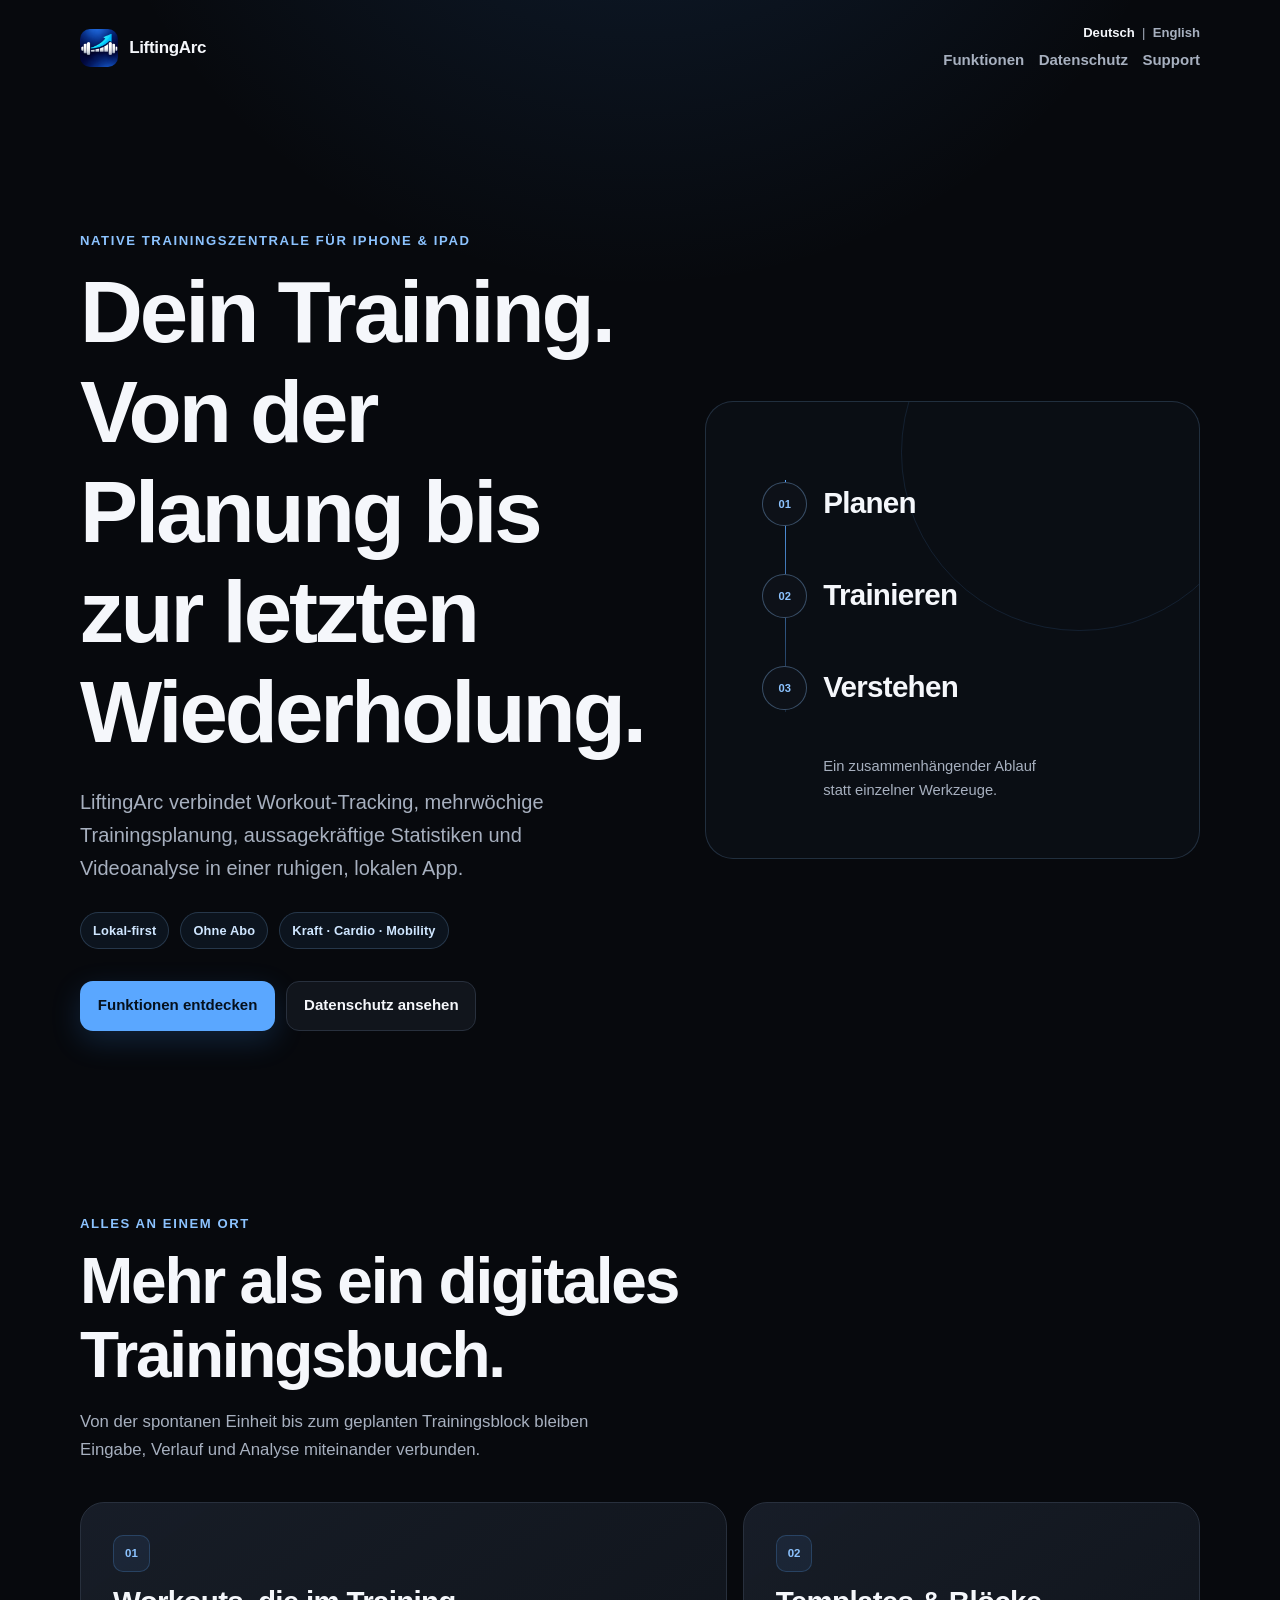
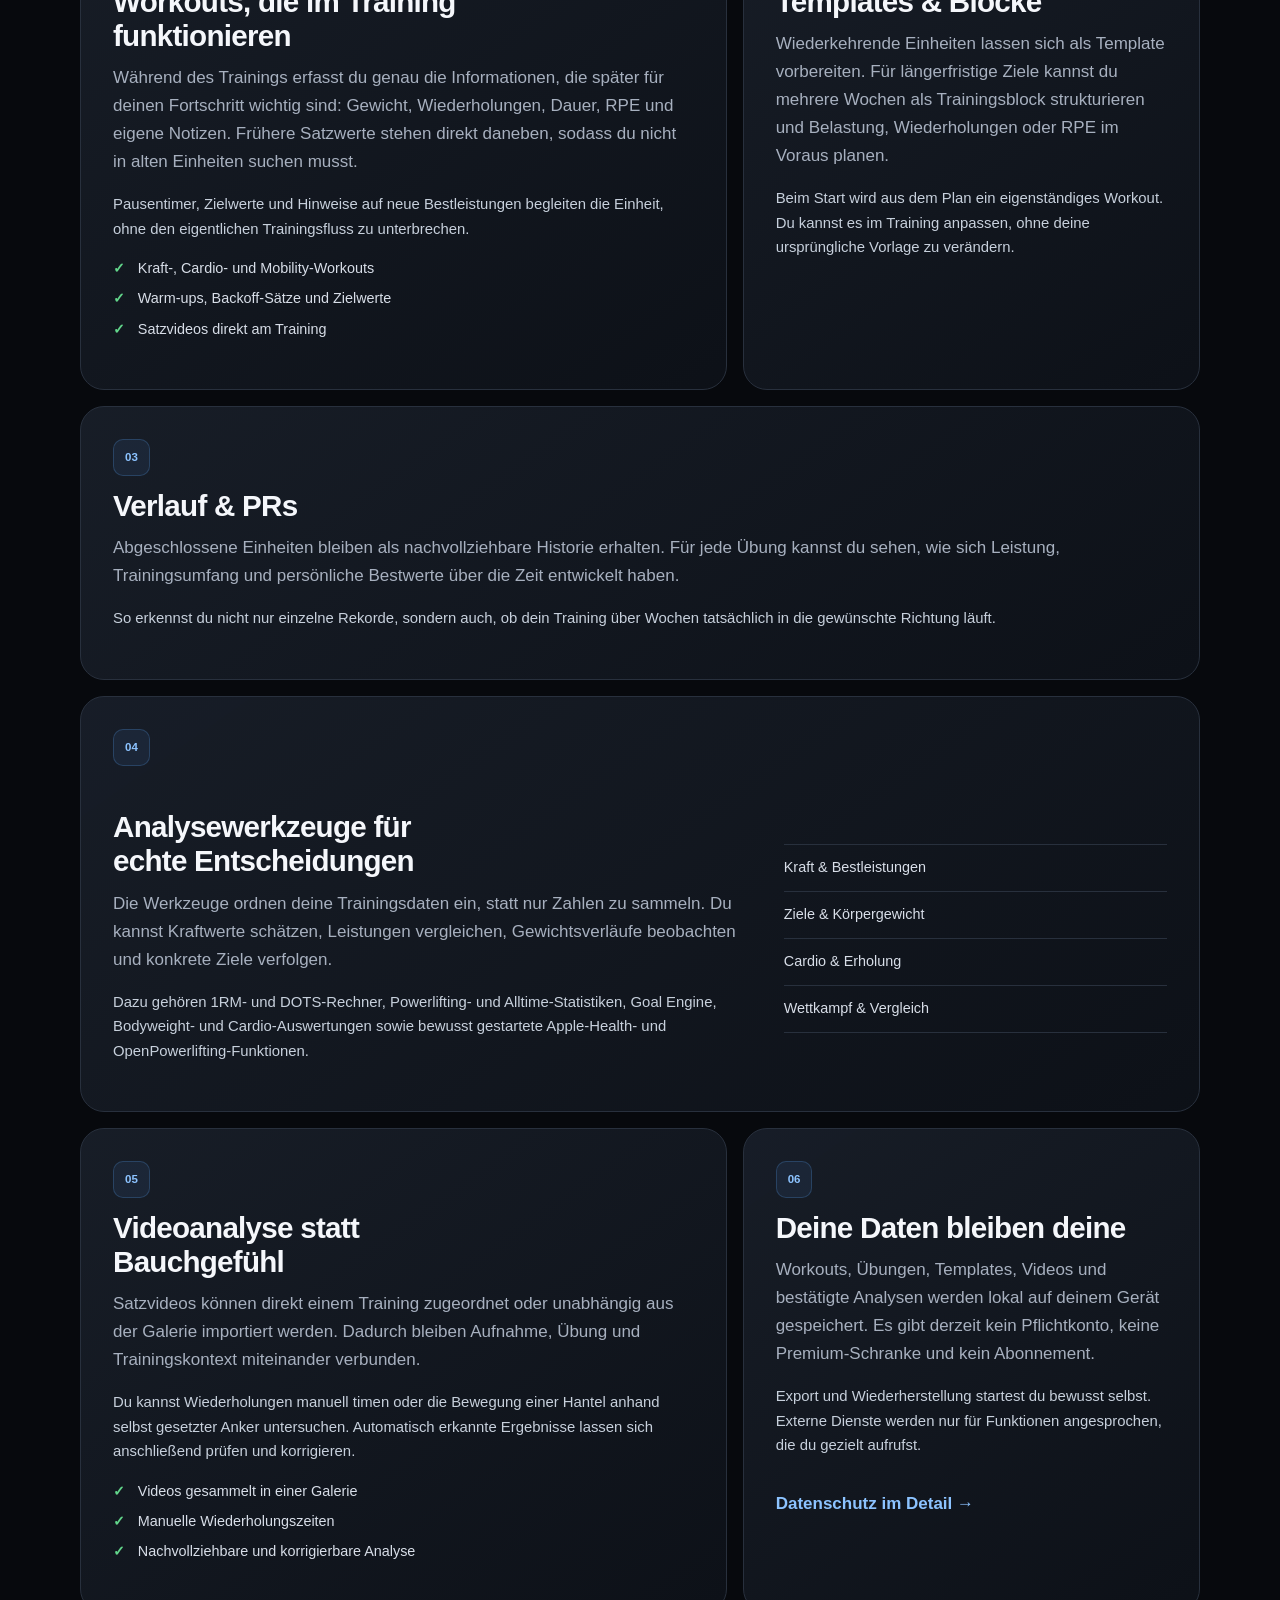
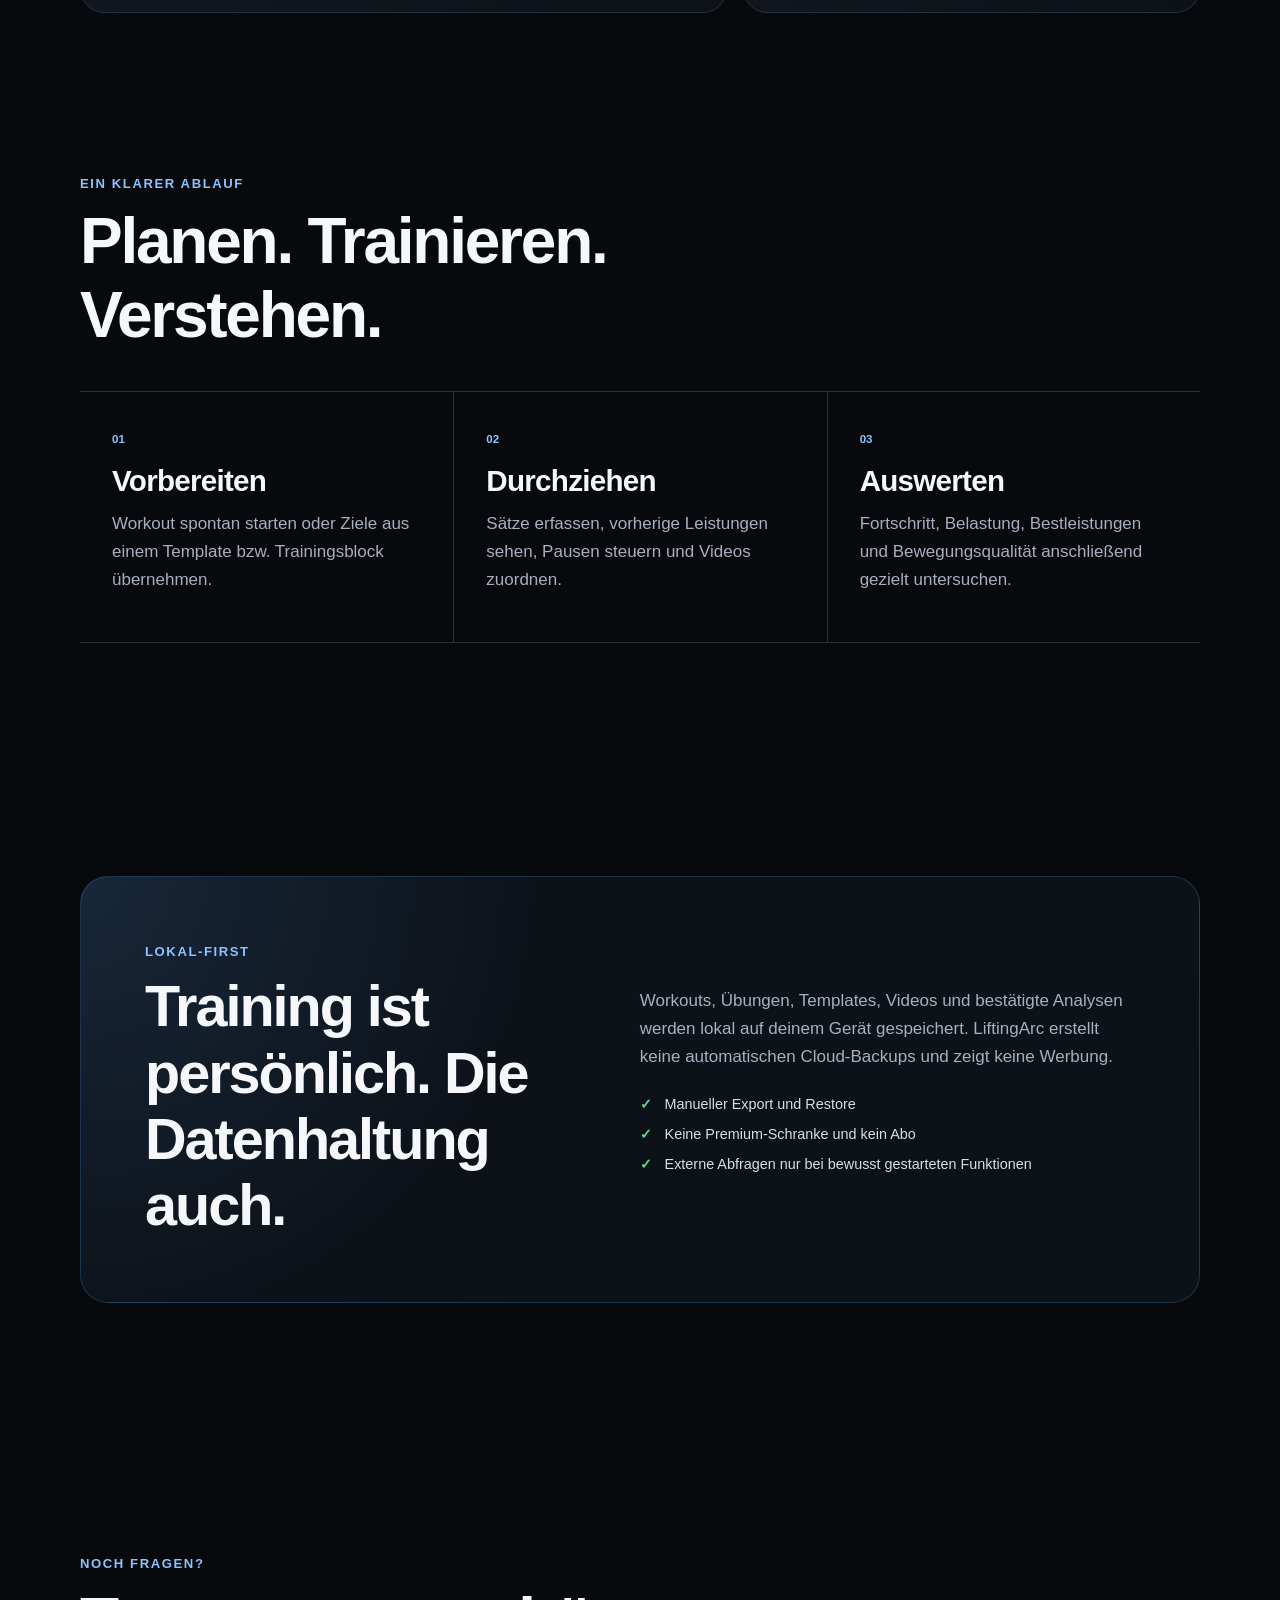
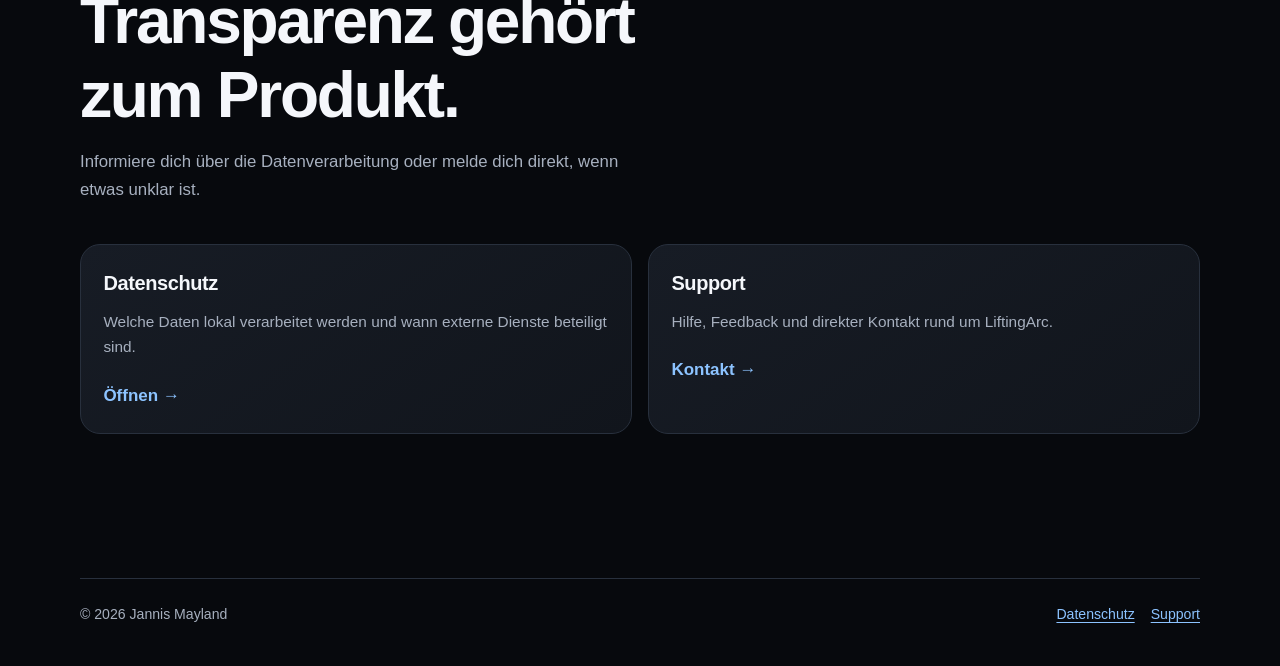
==== commit 178b492a: "Remove landing page stats strip" ====
--- a/index.html
+++ b/index.html
@@ -9,7 +9,7 @@
     <link rel="alternate" hreflang="en" href="https://jamay5555.github.io/liftingarc/en/">
     <title>LiftingArc – Training planen, tracken und auswerten</title>
     <link rel="icon" href="app-icon.png" type="image/png">
-    <link rel="stylesheet" href="styles.css">
+    <link rel="stylesheet" href="styles.css?v=20261012-3">
   </head>
   <body class="landing">
     <a class="skip-link" href="#inhalt">Zum Inhalt</a>
@@ -55,12 +55,6 @@
           </div>
           <p>Ein zusammenhängender Ablauf statt einzelner Werkzeuge.</p>
         </div>
-      </section>
-
-      <section class="quick-facts" aria-label="LiftingArc Überblick">
-        <div><strong>4</strong><span>klare Hauptbereiche</span></div>
-        <div><strong>11</strong><span>Analyse- und Trainingstools</span></div>
-        <div><strong>1</strong><span>durchgängiger Trainingsfluss</span></div>
       </section>
 
       <section id="funktionen" class="section-block" aria-labelledby="features-title">
--- a/styles.css
+++ b/styles.css
@@ -257,6 +257,25 @@
   padding-block: clamp(3rem, 8vw, 6.5rem);
 }
 
+/* Prevent a cached older landing page from exposing its retired mockup unstyled. */
+.app-visual {
+  display: none;
+}
+
+.hero:has(.app-visual) {
+  grid-template-columns: 1fr;
+  min-height: 0;
+}
+
+.hero:has(.app-visual) .hero-copy {
+  max-width: 780px;
+}
+
+/* Keep retired overview markup hidden if an older page is served from cache. */
+.quick-facts {
+  display: none;
+}
+
 .hero-copy h1 {
   max-width: 13ch;
   font-size: clamp(3rem, 6.8vw, 5.8rem);
@@ -399,41 +418,6 @@
   font-size: 0.92rem;
 }
 
-.quick-facts {
-  display: grid;
-  grid-template-columns: repeat(3, 1fr);
-  margin-bottom: clamp(6rem, 12vw, 10rem);
-  border-block: 1px solid var(--border);
-}
-
-.quick-facts div {
-  display: flex;
-  min-height: 112px;
-  align-items: center;
-  justify-content: center;
-  gap: 0.75rem;
-  padding: 1.2rem;
-  text-align: center;
-}
-
-.quick-facts div + div {
-  border-left: 1px solid var(--border);
-}
-
-.quick-facts strong {
-  color: var(--accent-strong);
-  font-size: 2.2rem;
-  line-height: 1;
-}
-
-.quick-facts span {
-  max-width: 13ch;
-  color: var(--muted);
-  font-size: 0.86rem;
-  line-height: 1.25;
-  text-align: left;
-}
-
 .section-block {
   padding-block: clamp(3rem, 7vw, 5rem);
   scroll-margin-top: 1rem;
@@ -749,25 +733,10 @@
     width: 100%;
   }
 
-  .quick-facts,
   .workflow-grid,
   .legal-grid,
   .privacy-panel {
     grid-template-columns: 1fr;
-  }
-
-  .quick-facts div {
-    min-height: 86px;
-    justify-content: flex-start;
-  }
-
-  .quick-facts div + div {
-    border-top: 1px solid var(--border);
-    border-left: 0;
-  }
-
-  .quick-facts span {
-    max-width: none;
   }
 
   .feature-card,
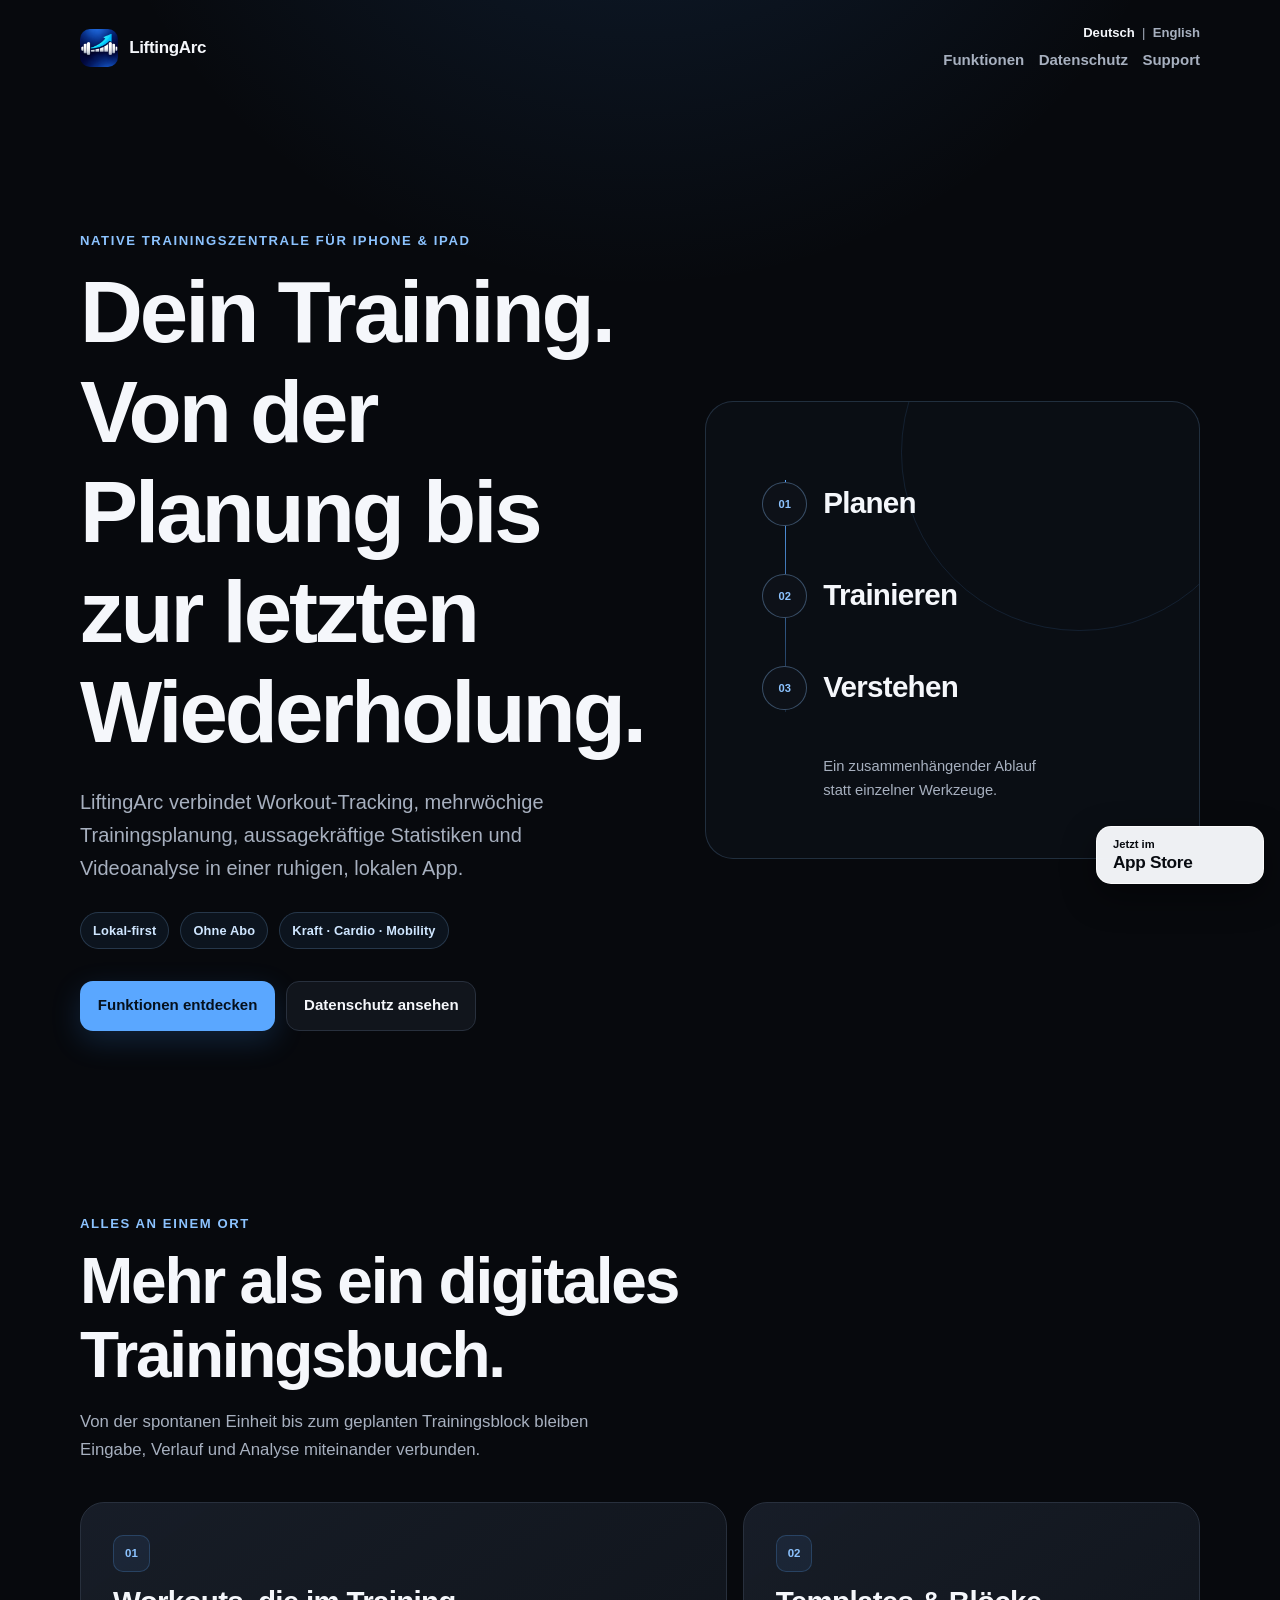
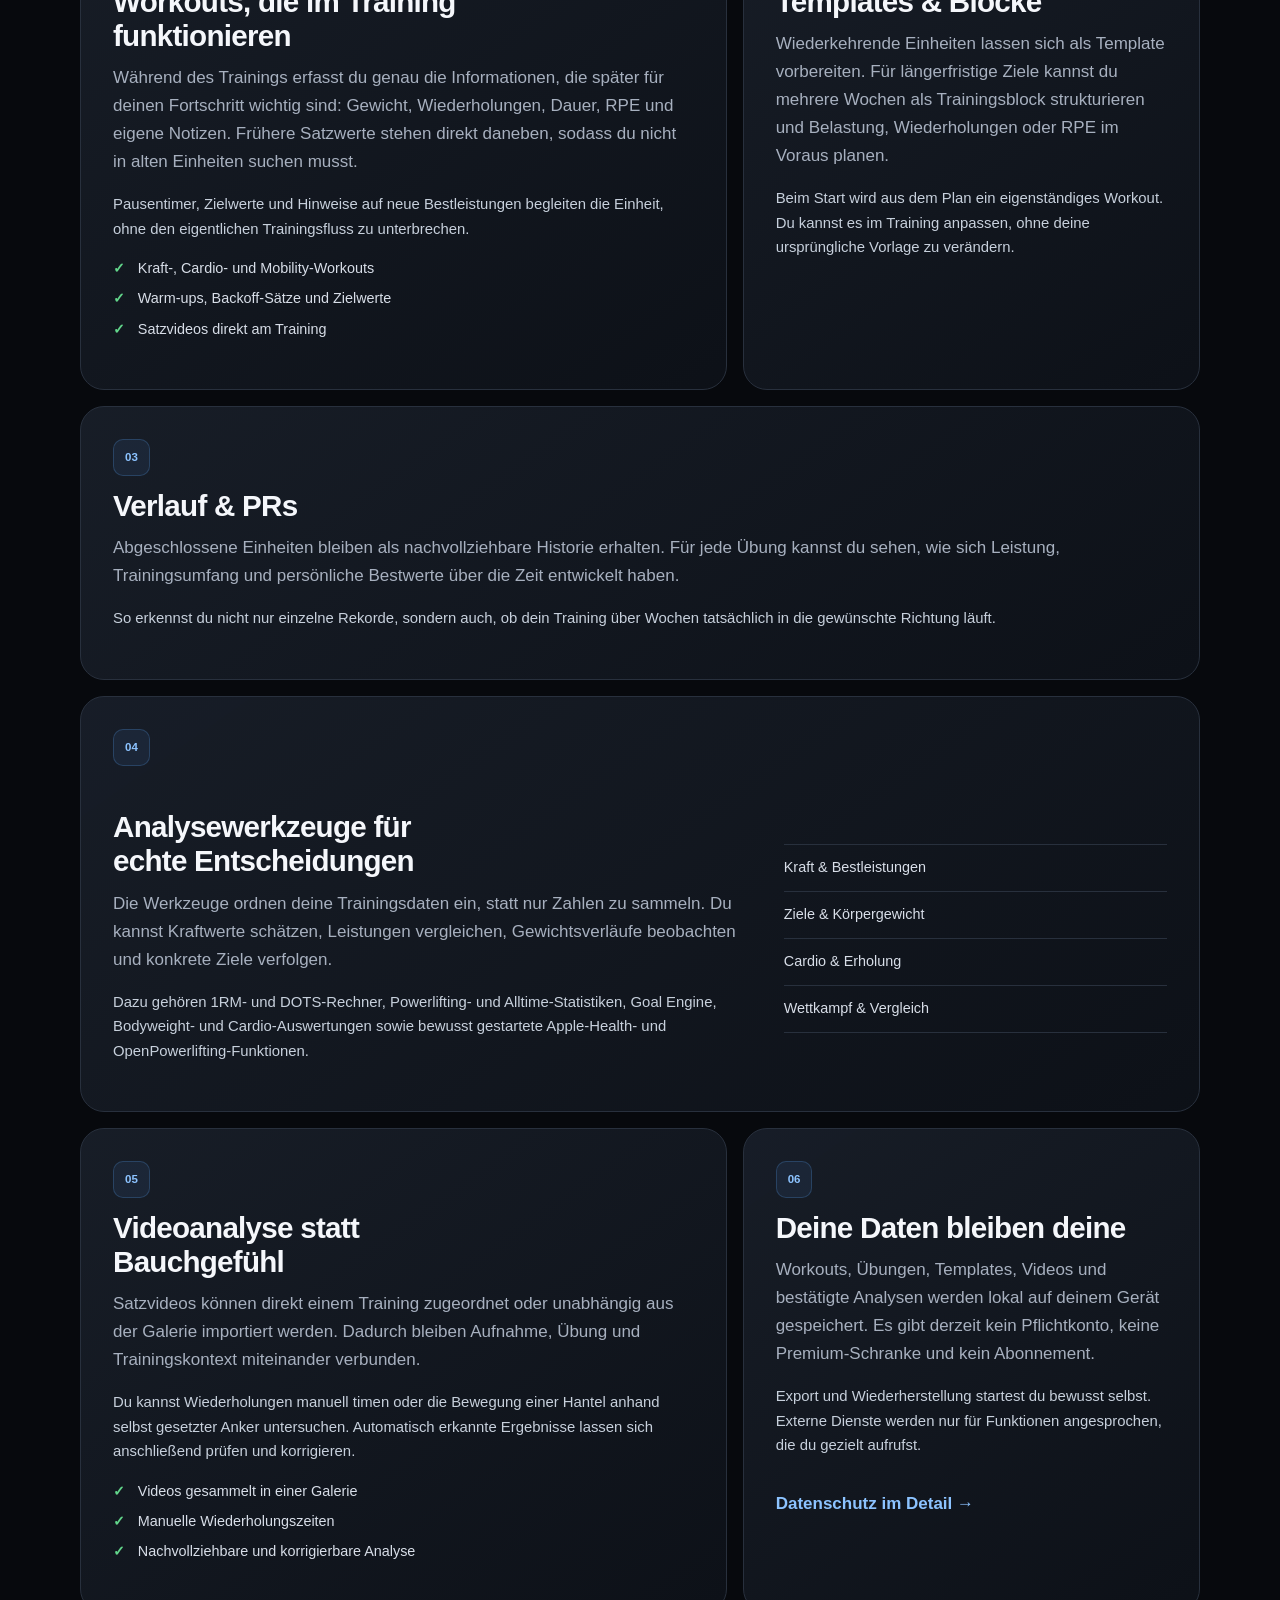
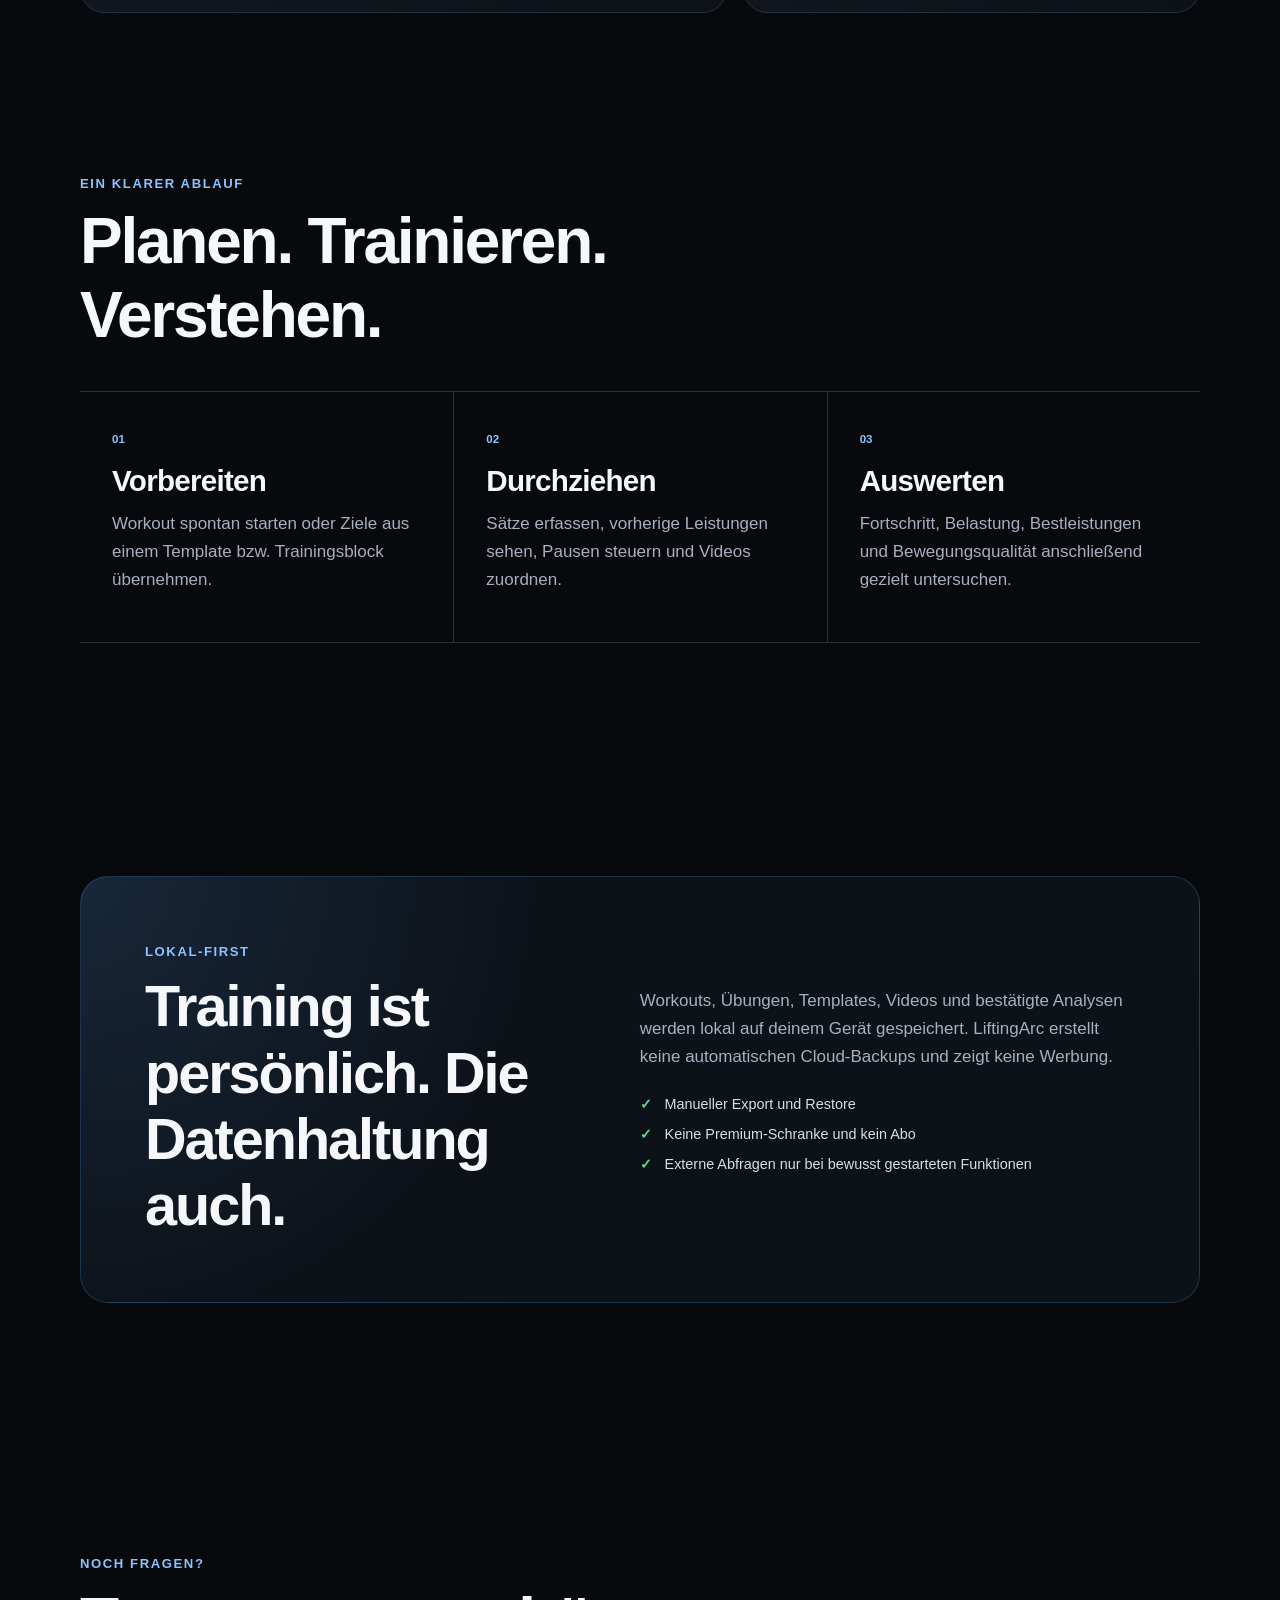
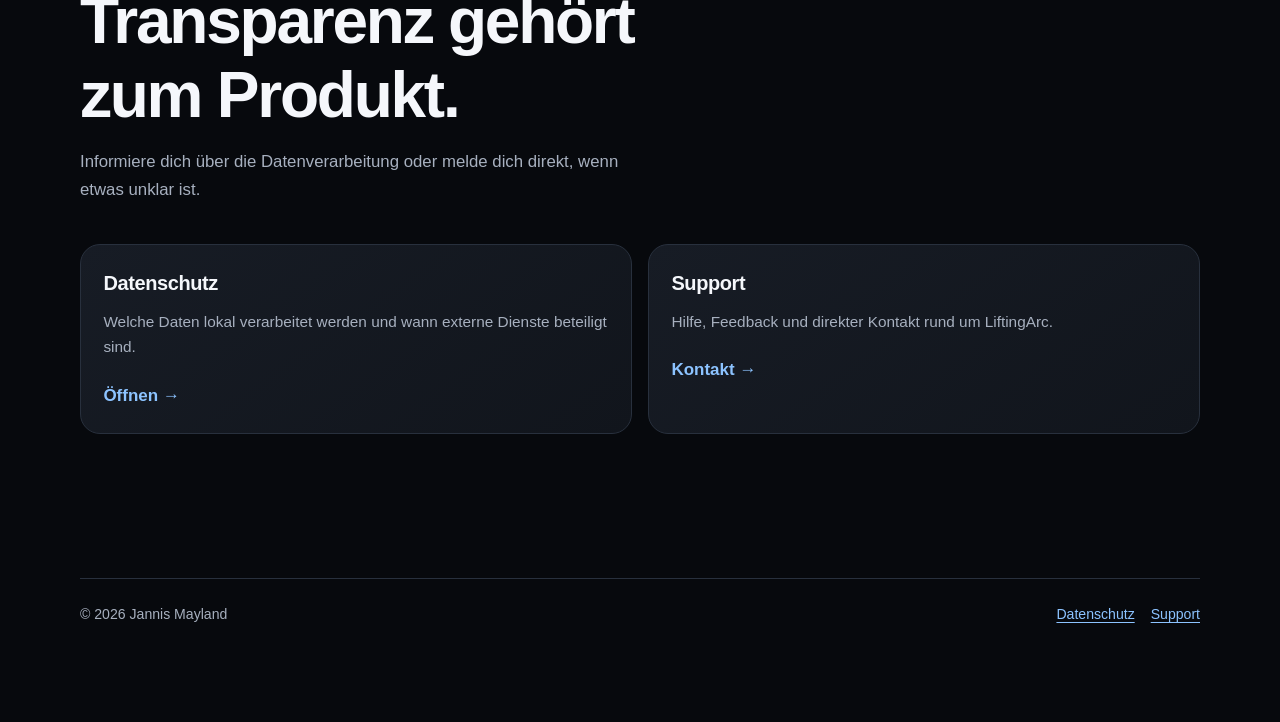
==== commit 21cbb1fc: "Add persistent App Store download button" ====
--- a/index.html
+++ b/index.html
@@ -9,7 +9,7 @@
     <link rel="alternate" hreflang="en" href="https://jamay5555.github.io/liftingarc/en/">
     <title>LiftingArc – Training planen, tracken und auswerten</title>
     <link rel="icon" href="app-icon.png" type="image/png">
-    <link rel="stylesheet" href="styles.css?v=20261012-3">
+    <link rel="stylesheet" href="styles.css?v=20261012-5">
   </head>
   <body class="landing">
     <a class="skip-link" href="#inhalt">Zum Inhalt</a>
@@ -134,6 +134,10 @@
       </section>
     </main>
 
+    <a class="app-store-cta" href="https://apps.apple.com/app/liftingarc/id6760977262" aria-label="LiftingArc im App Store laden">
+      <span>Jetzt im</span><strong>App Store</strong>
+    </a>
+
     <footer class="site-footer">
       <p>© 2026 Jannis Mayland</p>
       <nav aria-label="Rechtliche Links"><a href="privacy/">Datenschutz</a><a href="support/">Support</a></nav>
--- a/styles.css
+++ b/styles.css
@@ -146,6 +146,7 @@
 .document main {
   width: min(calc(100% - 2rem), var(--document-width));
   padding-top: clamp(2.5rem, 7vw, 5rem);
+  overflow-wrap: anywhere;
 }
 
 .eyebrow {
@@ -656,7 +657,7 @@
   flex-wrap: wrap;
   justify-content: space-between;
   gap: 0.7rem 1.2rem;
-  padding-block: 1.5rem 2.5rem;
+  padding-block: 1.5rem calc(6rem + env(safe-area-inset-bottom));
   border-top: 1px solid var(--border);
   color: var(--muted);
   font-size: 0.88rem;
@@ -669,6 +670,48 @@
 .site-footer nav {
   display: flex;
   gap: 1rem;
+}
+
+.app-store-cta {
+  position: fixed;
+  right: max(1rem, env(safe-area-inset-right));
+  bottom: max(1rem, env(safe-area-inset-bottom));
+  z-index: 20;
+  display: grid;
+  min-width: 168px;
+  min-height: 58px;
+  align-content: center;
+  padding: 0.62rem 1rem;
+  border: 1px solid rgba(255, 255, 255, 0.75);
+  border-radius: 15px;
+  background: rgba(248, 250, 253, 0.96);
+  box-shadow: 0 12px 34px rgba(0, 0, 0, 0.42);
+  color: #080b10;
+  line-height: 1.05;
+  text-decoration: none;
+  backdrop-filter: blur(14px);
+}
+
+.app-store-cta:hover {
+  background: #ffffff;
+  color: #080b10;
+  transform: translateY(-1px);
+}
+
+.app-store-cta span,
+.app-store-cta strong {
+  display: block;
+}
+
+.app-store-cta span {
+  margin-bottom: 0.18rem;
+  font-size: 0.7rem;
+  font-weight: 650;
+}
+
+.app-store-cta strong {
+  font-size: 1.08rem;
+  letter-spacing: -0.02em;
 }
 
 @media (max-width: 900px) {
@@ -692,6 +735,20 @@
 
   .feature-card-wide {
     grid-column: 1 / -1;
+  }
+}
+
+@media (max-width: 820px) {
+  .feature-card,
+  .feature-card-large,
+  .feature-card:nth-child(3),
+  .feature-card-wide {
+    grid-column: 1 / -1;
+  }
+
+  .feature-card-wide {
+    grid-template-columns: 1fr;
+    gap: 1.25rem;
   }
 }
 
@@ -731,6 +788,18 @@
 
   .hero-actions .button {
     width: 100%;
+  }
+
+  .concept-visual {
+    padding: 1.5rem;
+  }
+
+  .concept-step {
+    min-height: 78px;
+  }
+
+  .concept-visual > p {
+    margin-left: 0;
   }
 
   .workflow-grid,
@@ -762,6 +831,12 @@
     gap: 1rem;
     padding: 1.5rem;
   }
+
+  .app-store-cta {
+    right: max(1rem, env(safe-area-inset-right));
+    bottom: max(0.75rem, env(safe-area-inset-bottom));
+    min-height: 56px;
+  }
 }
 
 @media (prefers-reduced-motion: reduce) {
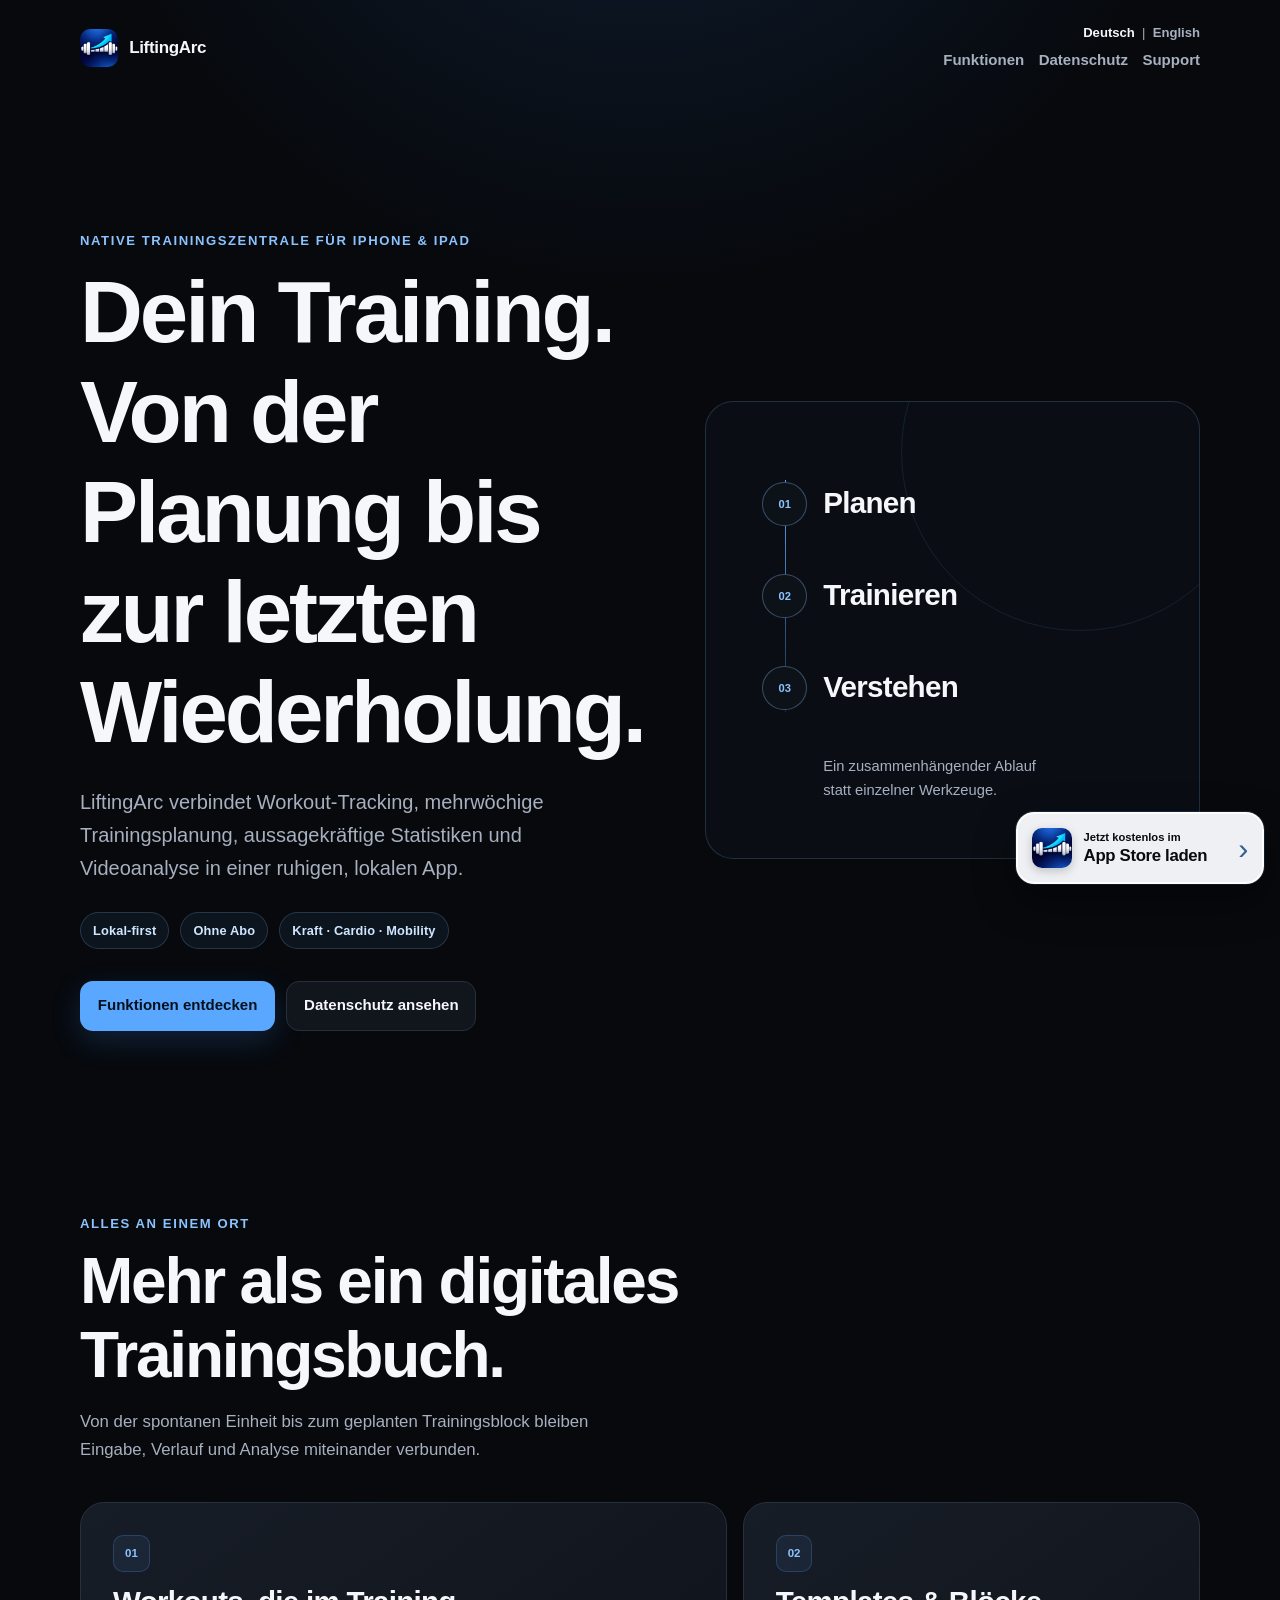
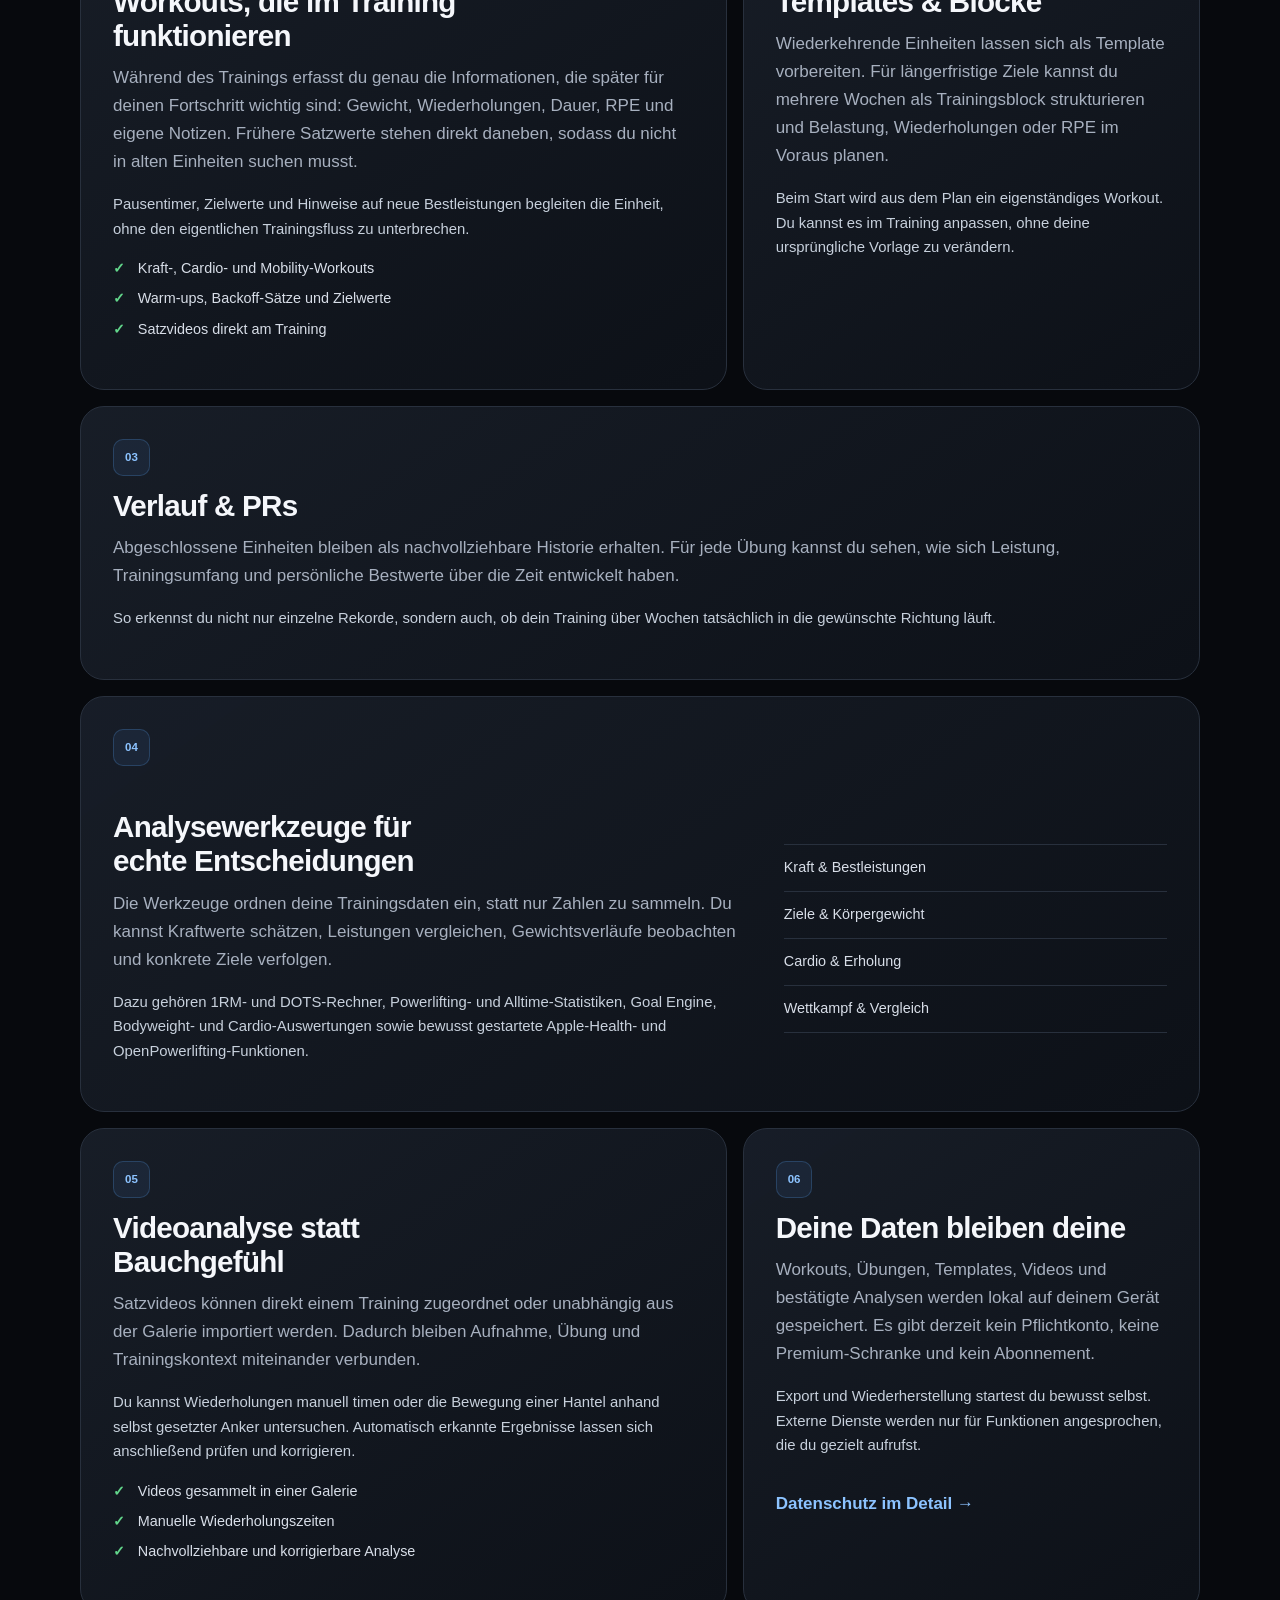
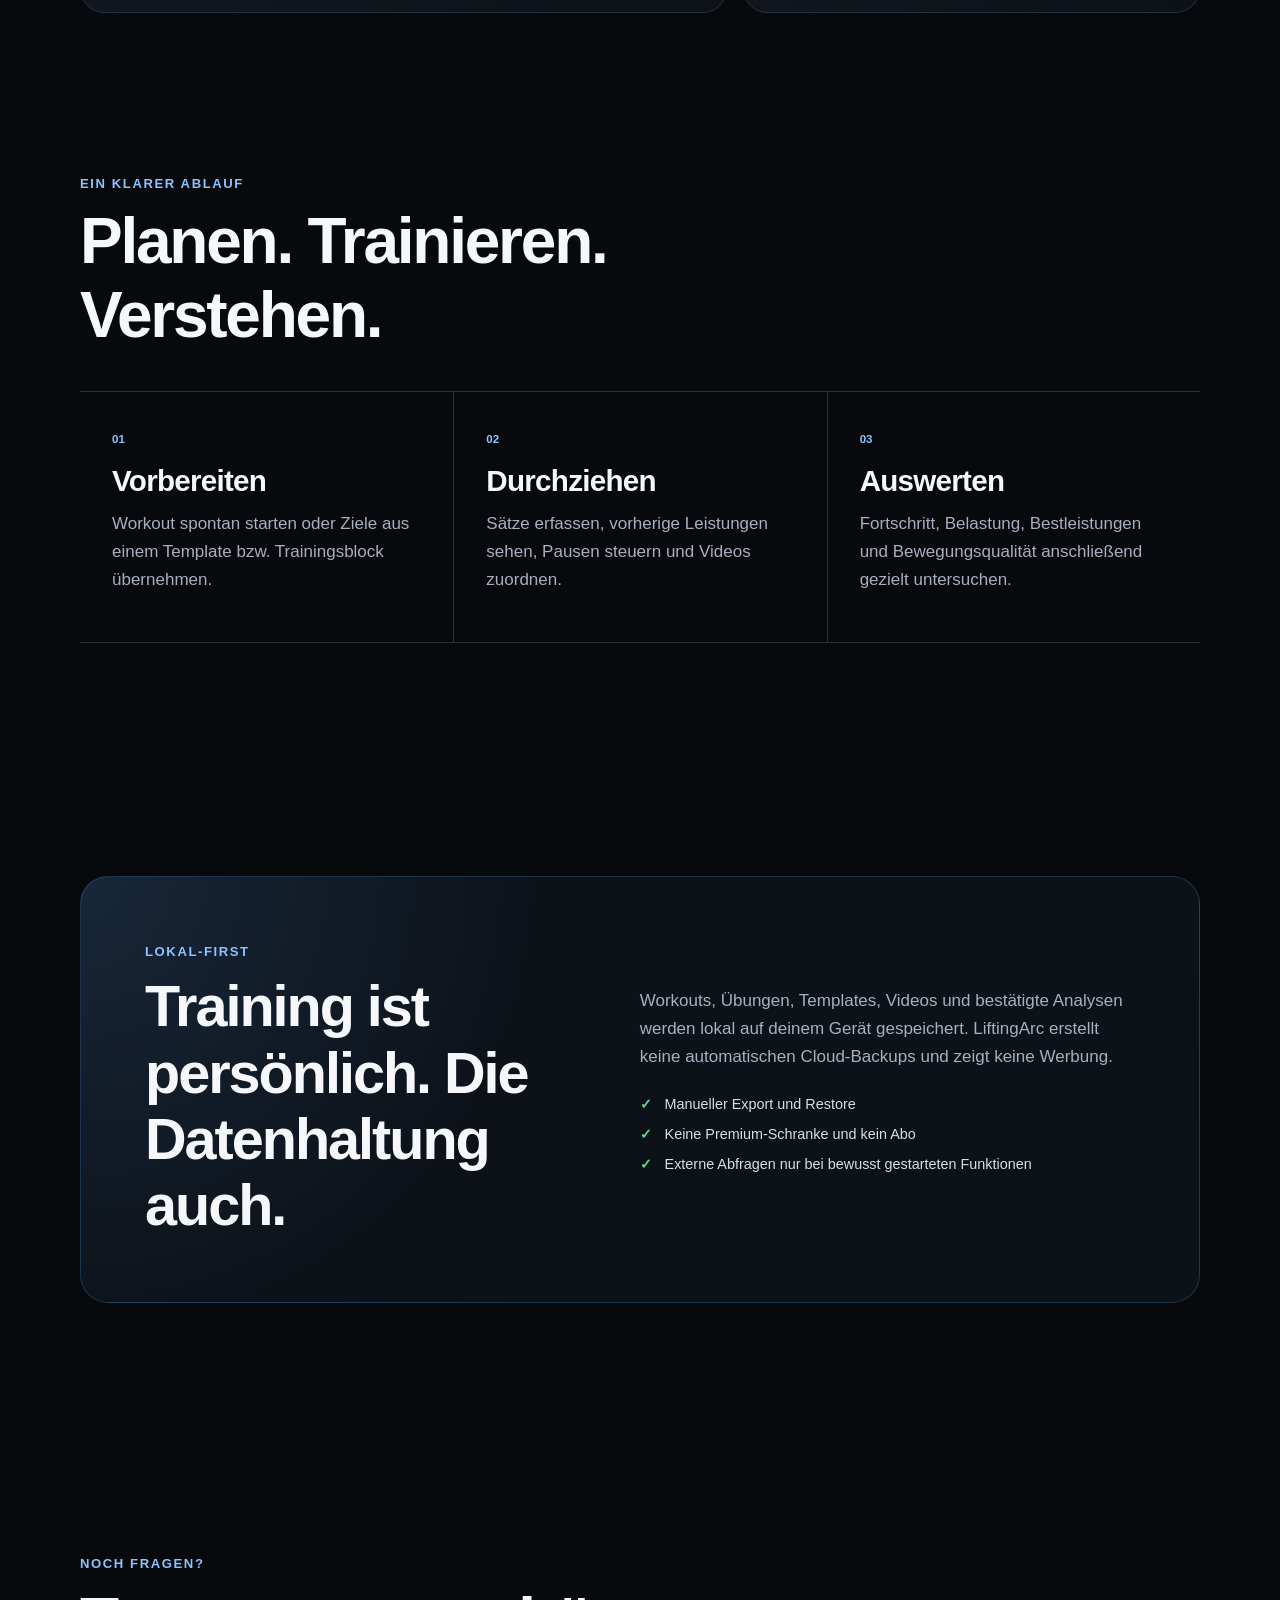
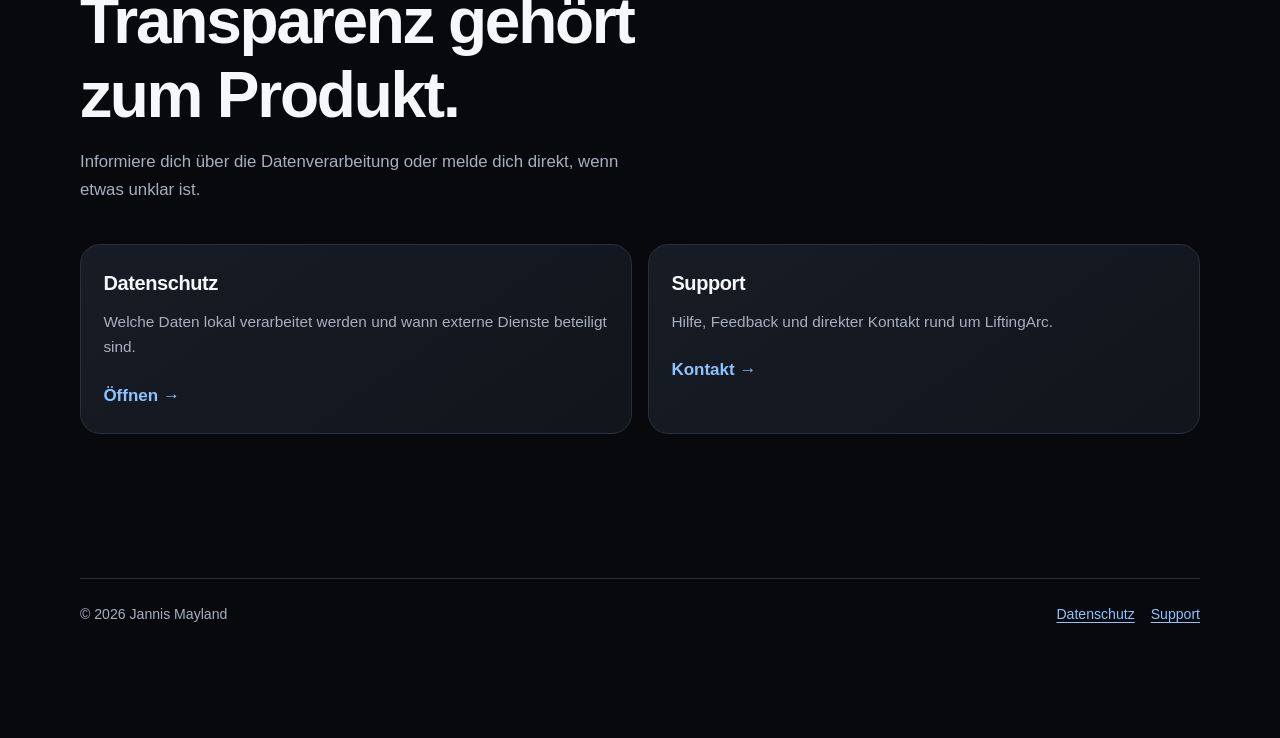
==== commit 260a8a10: "Emphasize App Store download action" ====
--- a/index.html
+++ b/index.html
@@ -9,7 +9,7 @@
     <link rel="alternate" hreflang="en" href="https://jamay5555.github.io/liftingarc/en/">
     <title>LiftingArc – Training planen, tracken und auswerten</title>
     <link rel="icon" href="app-icon.png" type="image/png">
-    <link rel="stylesheet" href="styles.css?v=20261012-5">
+    <link rel="stylesheet" href="styles.css?v=20261012-6">
   </head>
   <body class="landing">
     <a class="skip-link" href="#inhalt">Zum Inhalt</a>
@@ -135,7 +135,9 @@
     </main>
 
     <a class="app-store-cta" href="https://apps.apple.com/app/liftingarc/id6760977262" aria-label="LiftingArc im App Store laden">
-      <span>Jetzt im</span><strong>App Store</strong>
+      <img src="app-icon.png" alt="" width="40" height="40">
+      <span class="app-store-cta-copy"><span>Jetzt kostenlos im</span><strong>App Store laden</strong></span>
+      <span class="app-store-cta-arrow" aria-hidden="true">›</span>
     </a>
 
     <footer class="site-footer">
--- a/styles.css
+++ b/styles.css
@@ -657,7 +657,7 @@
   flex-wrap: wrap;
   justify-content: space-between;
   gap: 0.7rem 1.2rem;
-  padding-block: 1.5rem calc(6rem + env(safe-area-inset-bottom));
+  padding-block: 1.5rem calc(7rem + env(safe-area-inset-bottom));
   border-top: 1px solid var(--border);
   color: var(--muted);
   font-size: 0.88rem;
@@ -678,15 +678,18 @@
   bottom: max(1rem, env(safe-area-inset-bottom));
   z-index: 20;
   display: grid;
-  min-width: 168px;
-  min-height: 58px;
-  align-content: center;
-  padding: 0.62rem 1rem;
-  border: 1px solid rgba(255, 255, 255, 0.75);
-  border-radius: 15px;
+  min-width: 248px;
+  min-height: 72px;
+  grid-template-columns: 40px minmax(0, 1fr) auto;
+  align-items: center;
+  gap: 0.75rem;
+  padding: 0.68rem 0.85rem;
+  border: 2px solid rgba(255, 255, 255, 0.88);
+  border-radius: 18px;
   background: rgba(248, 250, 253, 0.96);
-  box-shadow: 0 12px 34px rgba(0, 0, 0, 0.42);
+  box-shadow: 0 16px 42px rgba(0, 0, 0, 0.48), 0 0 0 1px rgba(90, 167, 255, 0.18);
   color: #080b10;
+  cursor: pointer;
   line-height: 1.05;
   text-decoration: none;
   backdrop-filter: blur(14px);
@@ -698,20 +701,39 @@
   transform: translateY(-1px);
 }
 
-.app-store-cta span,
-.app-store-cta strong {
+.app-store-cta:active {
+  transform: translateY(1px);
+}
+
+.app-store-cta img {
+  width: 40px;
+  height: 40px;
+  border-radius: 10px;
+  box-shadow: 0 3px 10px rgba(0, 0, 0, 0.2);
+}
+
+.app-store-cta-copy,
+.app-store-cta-copy span,
+.app-store-cta-copy strong {
   display: block;
 }
 
-.app-store-cta span {
+.app-store-cta-copy span {
   margin-bottom: 0.18rem;
   font-size: 0.7rem;
   font-weight: 650;
 }
 
-.app-store-cta strong {
-  font-size: 1.08rem;
+.app-store-cta-copy strong {
+  font-size: 1.05rem;
   letter-spacing: -0.02em;
+}
+
+.app-store-cta-arrow {
+  color: #315f91;
+  font-size: 1.9rem;
+  font-weight: 450;
+  line-height: 1;
 }
 
 @media (max-width: 900px) {
@@ -779,15 +801,23 @@
 
   .hero {
     gap: 1.5rem;
-    padding-top: 3rem;
+    padding-top: 1.5rem;
   }
 
   .hero-copy h1 {
     font-size: clamp(2.65rem, 14vw, 4rem);
   }
 
+  .hero-tags {
+    display: none;
+  }
+
   .hero-actions .button {
     width: 100%;
+  }
+
+  .hero-actions .button-secondary {
+    display: none;
   }
 
   .concept-visual {
@@ -835,7 +865,10 @@
   .app-store-cta {
     right: max(1rem, env(safe-area-inset-right));
     bottom: max(0.75rem, env(safe-area-inset-bottom));
-    min-height: 56px;
+    min-width: 226px;
+    min-height: 68px;
+    gap: 0.65rem;
+    padding: 0.58rem 0.72rem;
   }
 }
 
